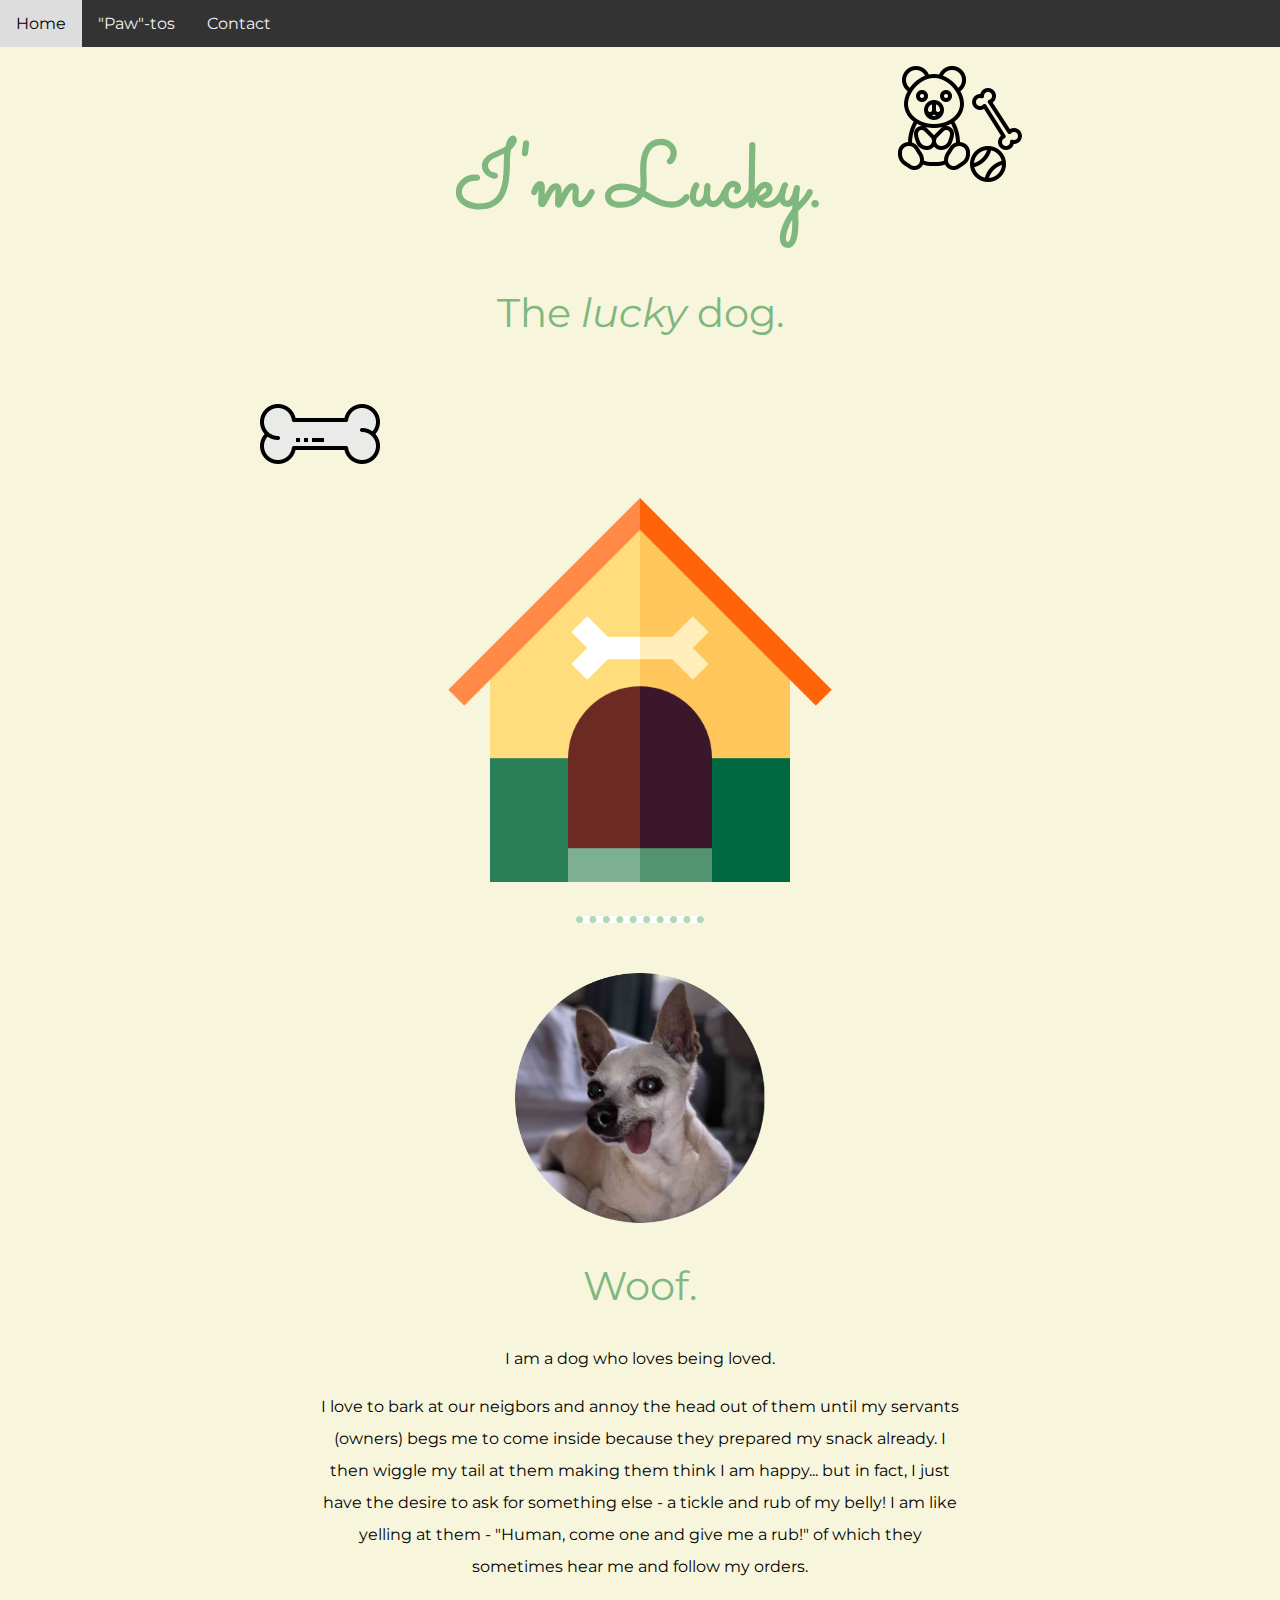
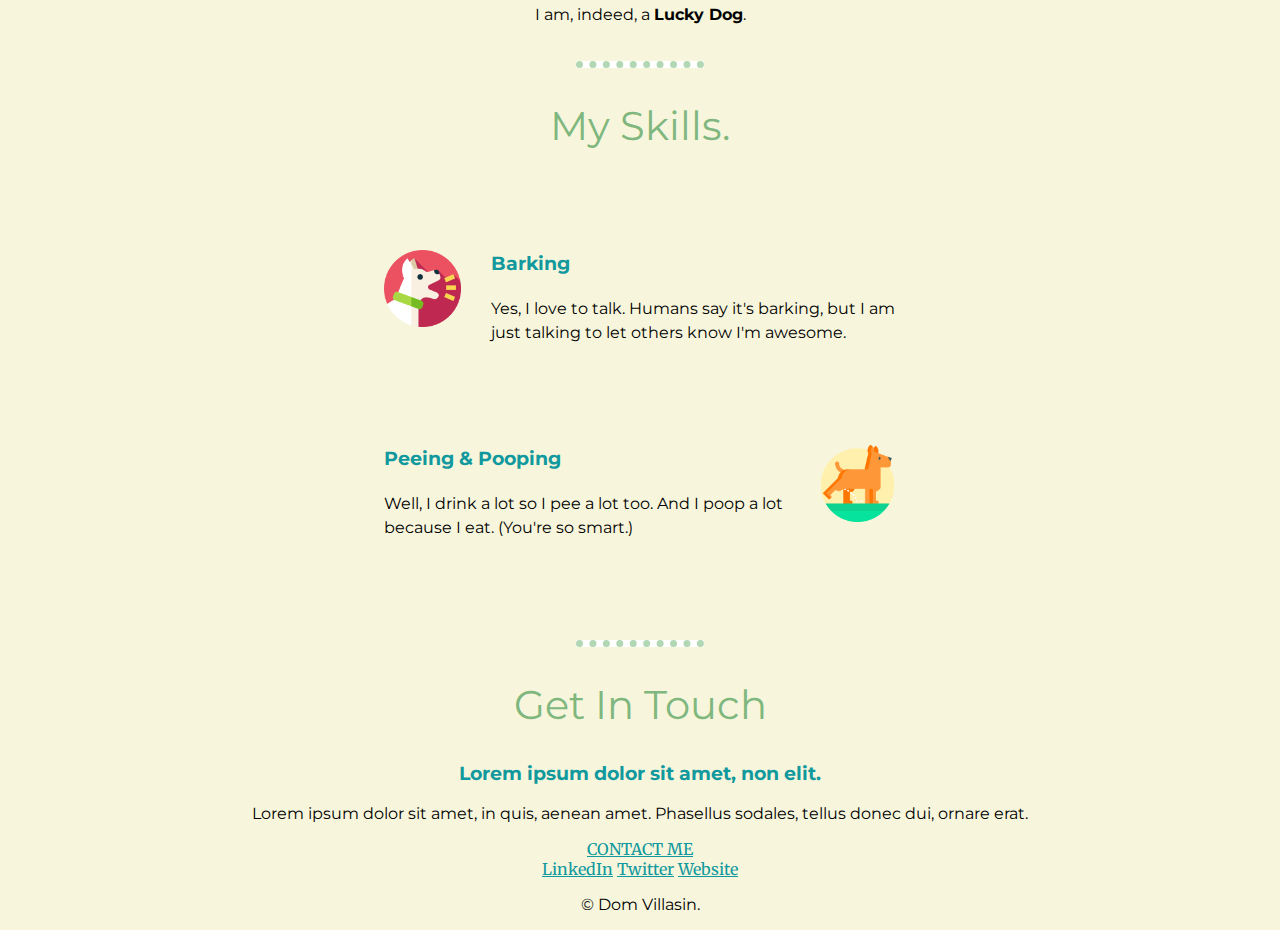
==== index.html @ 99dea377 "updated skills description" ====
<!DOCTYPE html>
<html lang="en">
  <head>
    <meta charset="UTF-8">
    <title>Lucky, The Dog</title>
    <link rel="stylesheet" href="css/styles.css">
    <link rel="icon" href="favicon.ico">
    <link rel="preconnect" href="https://fonts.googleapis.com">
    <link rel="preconnect" href="https://fonts.gstatic.com" crossorigin>
    <link
      href="https://fonts.googleapis.com/css2?family=Merriweather&family=Montserrat&family=Sacramento&display=swap"
      rel="stylesheet">
  </head>
  <body">
    <header class="navbar">
      <a href="#home">Home</a>
      <a href="#news">"Paw"-tos</a>
      <a href="#contact">Contact</a>
    </header>
    <div class="main">

      <div class="top-container">
        <img class="top-dogtoyTeddyBoneBall" src="images/dogtoyTeddyBoneBall.png" alt="dogtoyTeddyBoneBall.png">
        <br>
        <h1 class="h1-title">I'm Lucky.</h1>
        <h2 class="h2-subtitle">The <em>lucky</em> dog.</span></h2>
        <img class="bottom-dogbone" src="images/dogbone.png" alt="dogbone.png">
        <img class="bottom-doghouse" src="images/dog-house.png" alt="dog-house-image">
      </div>
      <hr>
      <div class="middle-container">
        <div class="profile">
          <img class="lucky-profile-image" src="images/luckydog_profilecircle2.png" alt="lucky-profile-image">
          <h2>Woof.</h2>
          <div class="woof-description">
            <p>I am a dog who loves being loved.</p>
            <p>I love to bark at our neigbors and annoy the head out of them until my servants (owners) begs me to come inside because they prepared my snack already. I then wiggle my tail at them making them think I am happy... but in fact, I just have the desire to ask for something else - a tickle and rub of my belly! I am like yelling at them - "Human, come one and give me a rub!" of which they sometimes hear me and follow my orders.</p>
            <p>I am, indeed, a <strong>Lucky Dog</strong>.</p>
          </div>
        </div>
        <hr>
        <div class="skills">
          <h2>My Skills.</h2>
          <div class="skill-row">
            <img class="dogbark-image" src="images/dogbark.png" alt="dogbark-img">
            <h3>Barking</h3>
            <p class="barkingskilldescription">Yes, I love to talk. Humans say it's barking, but I am just talking to let others know I'm awesome.</p>
          </div>
          <div class="skill-row">
            <img class="dogpee-image" src="images/dogpee.png" alt="dogpee-img">
            <h3 style="text-align: left;">Peeing & Pooping</h3>
            <p class="peepoopskilldescription">Well, I drink a lot so I pee a lot too. And I poop a lot because I eat. (You're so smart.)</p>
          </div>
        </div>
        <hr>
        <div class="contact-me">
          <h2>Get In Touch</h2>
          <h3>Lorem ipsum dolor sit amet, non elit.</h3>
          <p>Lorem ipsum dolor sit amet, in quis, aenean amet. Phasellus
            sodales, tellus donec dui, ornare erat.</p>
          <a class="btn" href="mailto:name@email.com">CONTACT ME</a>
        </div>
      </div>

      <div class="bottom-container">
        <a class="footer-link" href="https://www.linkedin.com/">LinkedIn</a>
        <a class="footer-link" href="https://twitter.com/">Twitter</a>
        <a class="footer-link" href="https://www.appbrewery.co/">Website</a>
        <p>© Dom Villasin.</p>
      </div>
    </div>
  </body>
</html>
---- css/styles.css ----
/*********** TAG Selector ***********/
body {
  margin: 0;
  text-align: center;
  font-family: 'Merriweather', serif;
  background-color: #F7F6DC;
}

h1 {
  color: #7FB77E;
  font-family: 'Sacramento', cursive;
  font-size: 5.625rem;
  margin: 0 auto;
  line-height: 1.5;
}

h2{
  color: #7FB77E;
  font-family: 'Montserrat', sans-serif;
  font-size: 2.5rem;
  font-weight: normal;
}

h3 {
  color: #11999E;
  font-family: 'Montserrat', sans-serif;
}

a {
  color: #11999E;
}

p {
  font-family: 'Montserrat', sans-serif;
}

header {
  font-family: 'Montserrat', sans-serif;
}

hr {
  background-color: #fff;
  border: 7px;
  border-color: #B1D7B4;
  border-style: none none dotted;
  margin: 30px auto;
  width: 10%;
}

/*********** CLASS Selector ***********/

/* The navigation bar */
.navbar {
  background-color: #333333;
  position: fixed; /* Set the navbar to fixed position */
  top: 0; /* Position the navbar at the top of the page */
  width: 100%; /* Full width */

}

/* Links inside the navbar */
.navbar a {
  float: left;
  display: block;
  color: #f2f2f2;
  text-align: center;
  padding: 14px 16px;
  text-decoration: none;
}

/* Change background on mouse-over */
.navbar a:hover {
  background: #ddd;
  color: black;
}

/* Main content */
.main {
  margin-top: 50px; /* Add a top margin to avoid content overlay */
}

.top-container {
  background-color: #F7F6DC;
  padding-top: 50px;
}

.lucky-profile-image {
  width: 250px;
}

.top-dogtoyTeddyBoneBall {
  position: absolute;
  right: 20%;
  top: 60px;
  width: 10%;
}

.bottom-dogbone {
  position: absolute;
  left: 20%;
  width: 10%;
}

.bottom-doghouse {
  margin-top: 10%;
  width: 30%;
}




.middle-container {
  /*background-color: #F7F6DC;*/
  margin-top: 50px;
}

.woof-description {
  line-height: 2;
  margin: auto;
  text-align: center;
  width: 50%;
}

.skill-row {
  margin: 100px auto;
  width: 40%;
  text-align: left;
  line-height: 1.5;
}

.dogbark-image {
  width: 15%;
  float:left;
  padding-right: 30px;
}

.barkingskilldescription {
  margin-bottom: 100px;
  text-align: left;
}

.dogpee-image {
  width: 15%;
  float: right;
  padding-left: 30px;
}

.peepoopskilldescription {
  text-align: left;
}

.bottom-container {
  /*background-color: #B1D7B4;*/
}
/*********** ID Selector ***********/
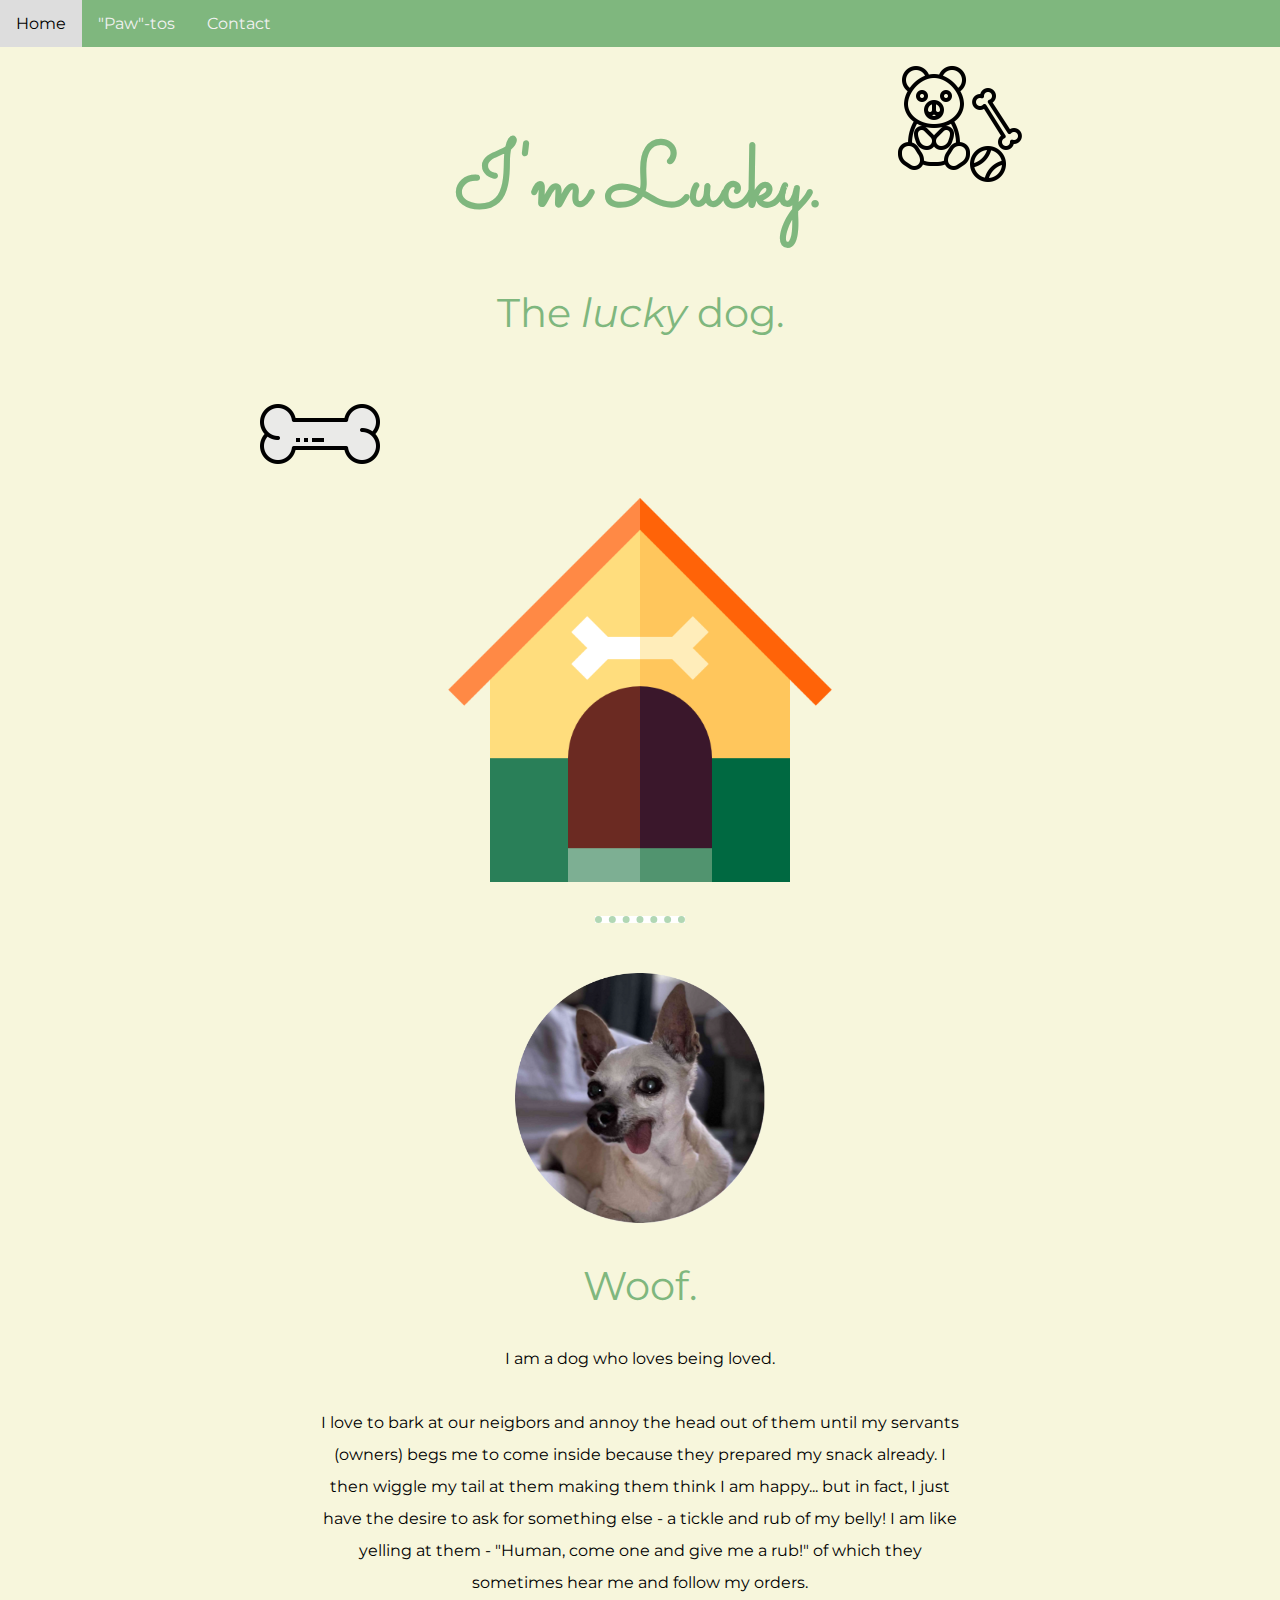
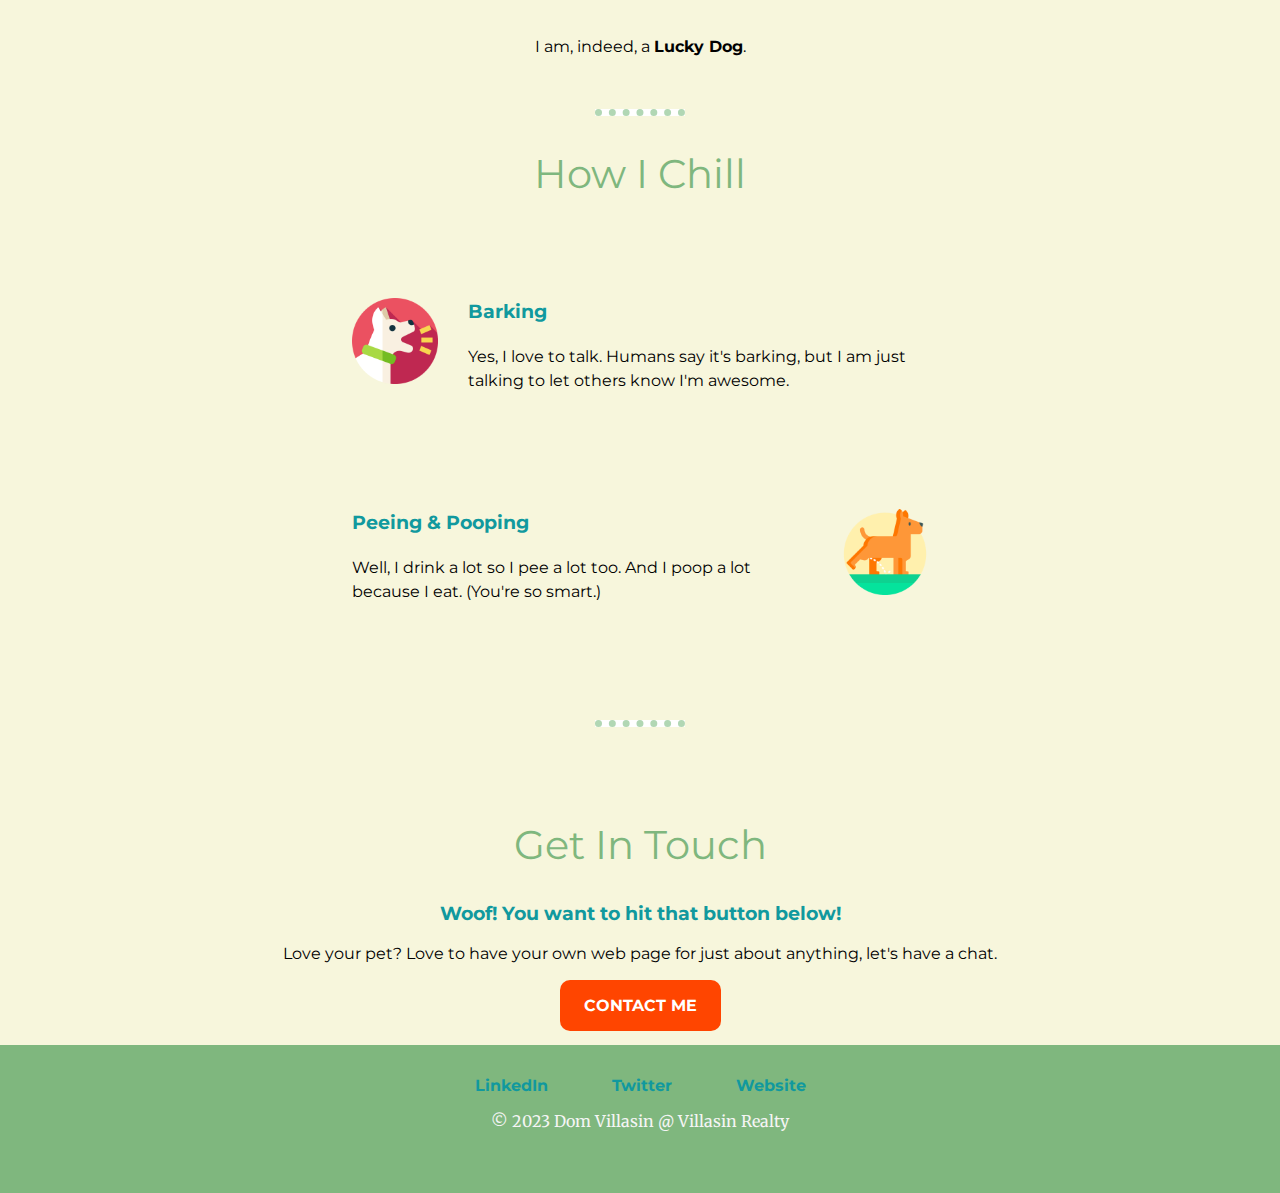
==== commit 1537a82f: "contact me and formatting" ====
--- a/index.html
+++ b/index.html
@@ -40,7 +40,7 @@
         </div>
         <hr>
         <div class="skills">
-          <h2>My Skills.</h2>
+          <h2>How I Chill</h2>
           <div class="skill-row">
             <img class="dogbark-image" src="images/dogbark.png" alt="dogbark-img">
             <h3>Barking</h3>
@@ -55,18 +55,17 @@
         <hr>
         <div class="contact-me">
           <h2>Get In Touch</h2>
-          <h3>Lorem ipsum dolor sit amet, non elit.</h3>
-          <p>Lorem ipsum dolor sit amet, in quis, aenean amet. Phasellus
-            sodales, tellus donec dui, ornare erat.</p>
-          <a class="btn" href="mailto:name@email.com">CONTACT ME</a>
+          <h3>Woof! You want to hit that button below!</h3>
+          <p>Love your pet? Love to have your own web page for just about anything, let's have a chat.</p>
+          <a class="contact-btn" href="mailto:dcvillasin@villasinrealty.com">CONTACT ME</a>
         </div>
       </div>
 
       <div class="bottom-container">
-        <a class="footer-link" href="https://www.linkedin.com/">LinkedIn</a>
-        <a class="footer-link" href="https://twitter.com/">Twitter</a>
-        <a class="footer-link" href="https://www.appbrewery.co/">Website</a>
-        <p>© Dom Villasin.</p>
+        <a class="footer-link" href="https://www.linkedin.com/in/dominicvillasin/" rel="noopener noreferrer" target="_blank">LinkedIn</a>
+        <a class="footer-link" href="https://twitter.com/" rel="noopener noreferrer" target="_blank">Twitter</a>
+        <a class="footer-link" href="https://www.villasinrealty.com/" rel="noopener noreferrer" target="_blank">Website</a>
+        <p class="copyright">© 2023 Dom Villasin @ Villasin Realty</p>
       </div>
     </div>
   </body>
--- a/css/styles.css
+++ b/css/styles.css
@@ -32,6 +32,7 @@
 
 p {
   font-family: 'Montserrat', sans-serif;
+  padding-bottom: 1rem;
 }
 
 header {
@@ -44,14 +45,14 @@
   border-color: #B1D7B4;
   border-style: none none dotted;
   margin: 30px auto;
-  width: 10%;
+  width: 7%;
 }
 
 /*********** CLASS Selector ***********/
 
 /* The navigation bar */
 .navbar {
-  background-color: #333333;
+  background-color: #7FB77E;
   position: fixed; /* Set the navbar to fixed position */
   top: 0; /* Position the navbar at the top of the page */
   width: 100%; /* Full width */
@@ -123,7 +124,7 @@
 
 .skill-row {
   margin: 100px auto;
-  width: 40%;
+  width: 45%;
   text-align: left;
   line-height: 1.5;
 }
@@ -149,7 +150,49 @@
   text-align: left;
 }
 
+.contact-me {
+  padding: 30px 0;
+}
+
+.contact-btn {
+  background-color: orangered;
+  border-radius: 10px;
+  color: white;
+  font-family: 'Montserrat', sans-serif;
+  font-weight: bold;
+  padding: 1em 1.5em;
+  text-decoration: none;
+  text-transform: uppercase;
+}
+
+.contact-btn:hover {
+  background-color: orange;
+}
+
+.contact-btn:active {
+  background-color: black;
+}
+
+.contact-btn:visited {
+  background-color: #ccc;
+}
+
+
 .bottom-container {
-  /*background-color: #B1D7B4;*/
+  padding: 30px 0;
+  background-color: #7FB77E;
+}
+
+
+.footer-link {
+  font-weight: bold;
+  font-family: 'Montserrat', sans-serif;
+  padding: 0 30px;
+  text-decoration: none;
+}
+
+.copyright {
+  color: whitesmoke;
+  font-family: 'Merriweather', serif;
 }
 /*********** ID Selector ***********/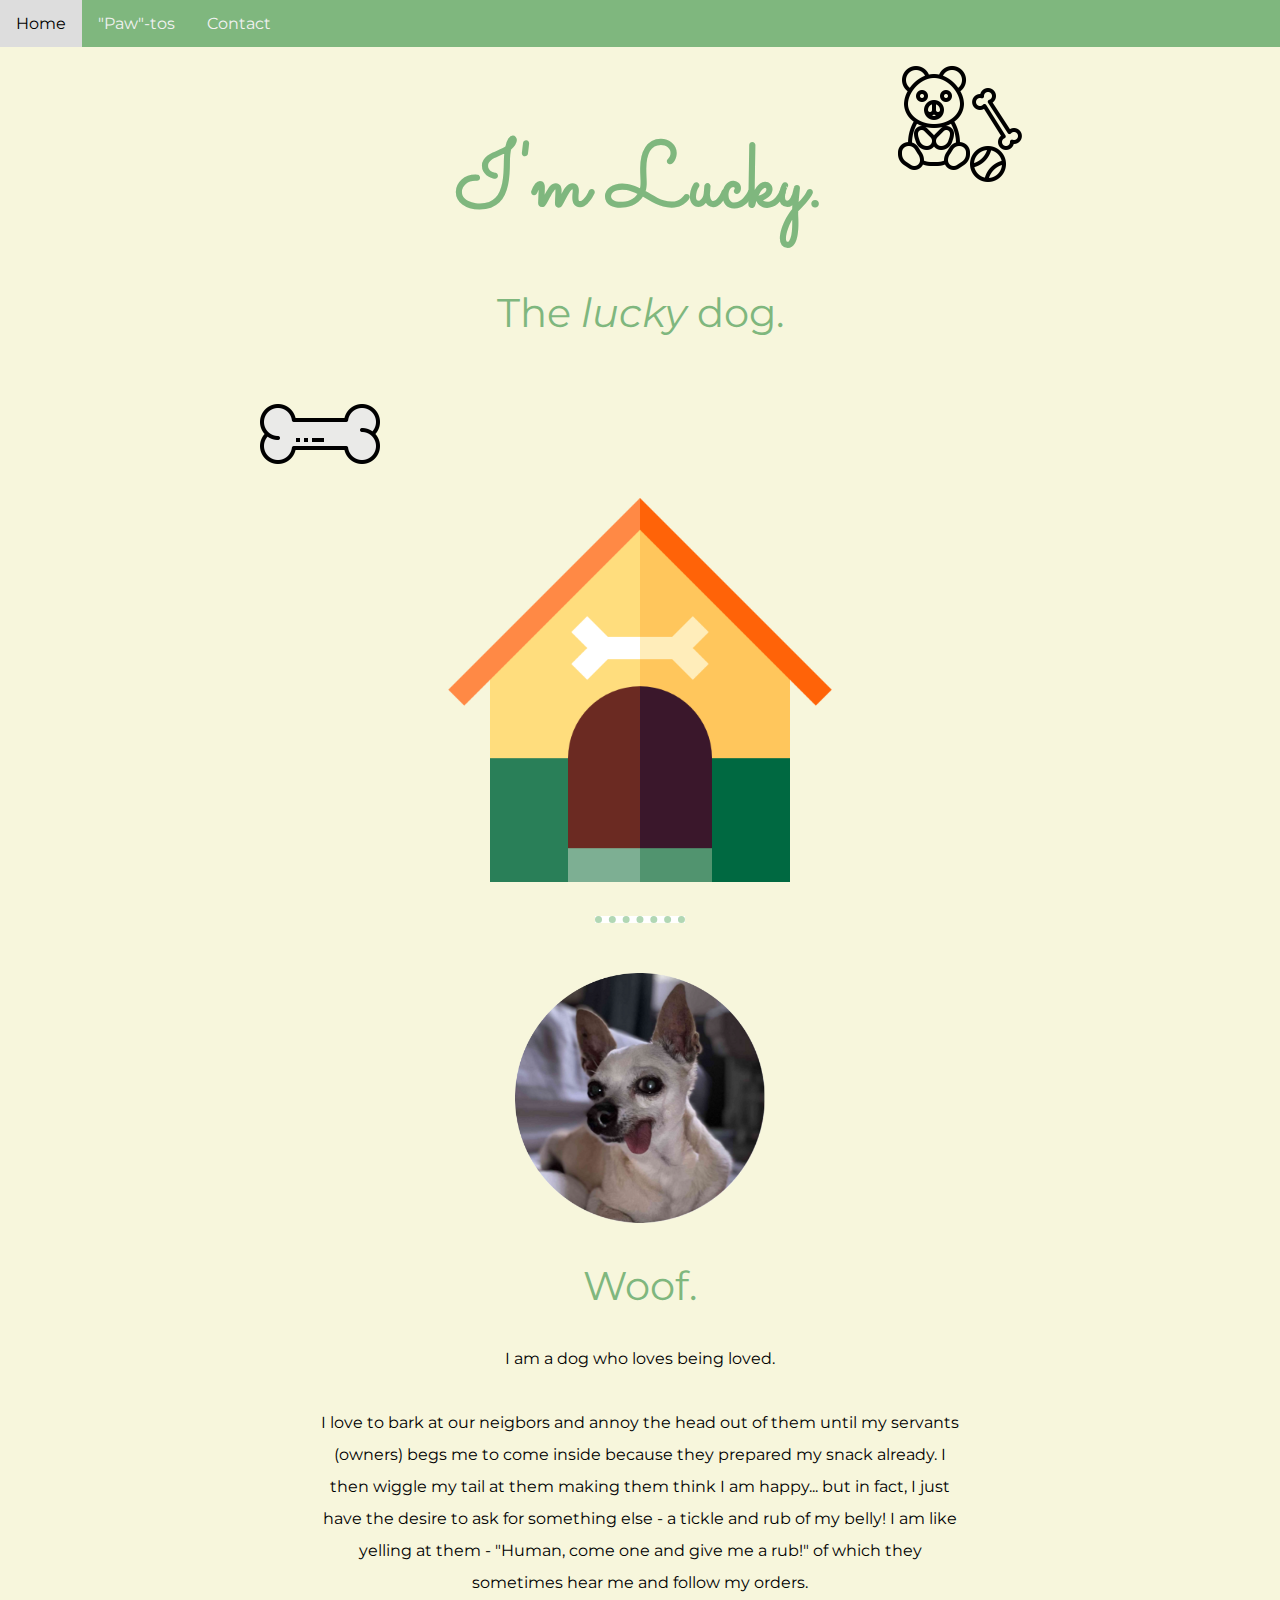
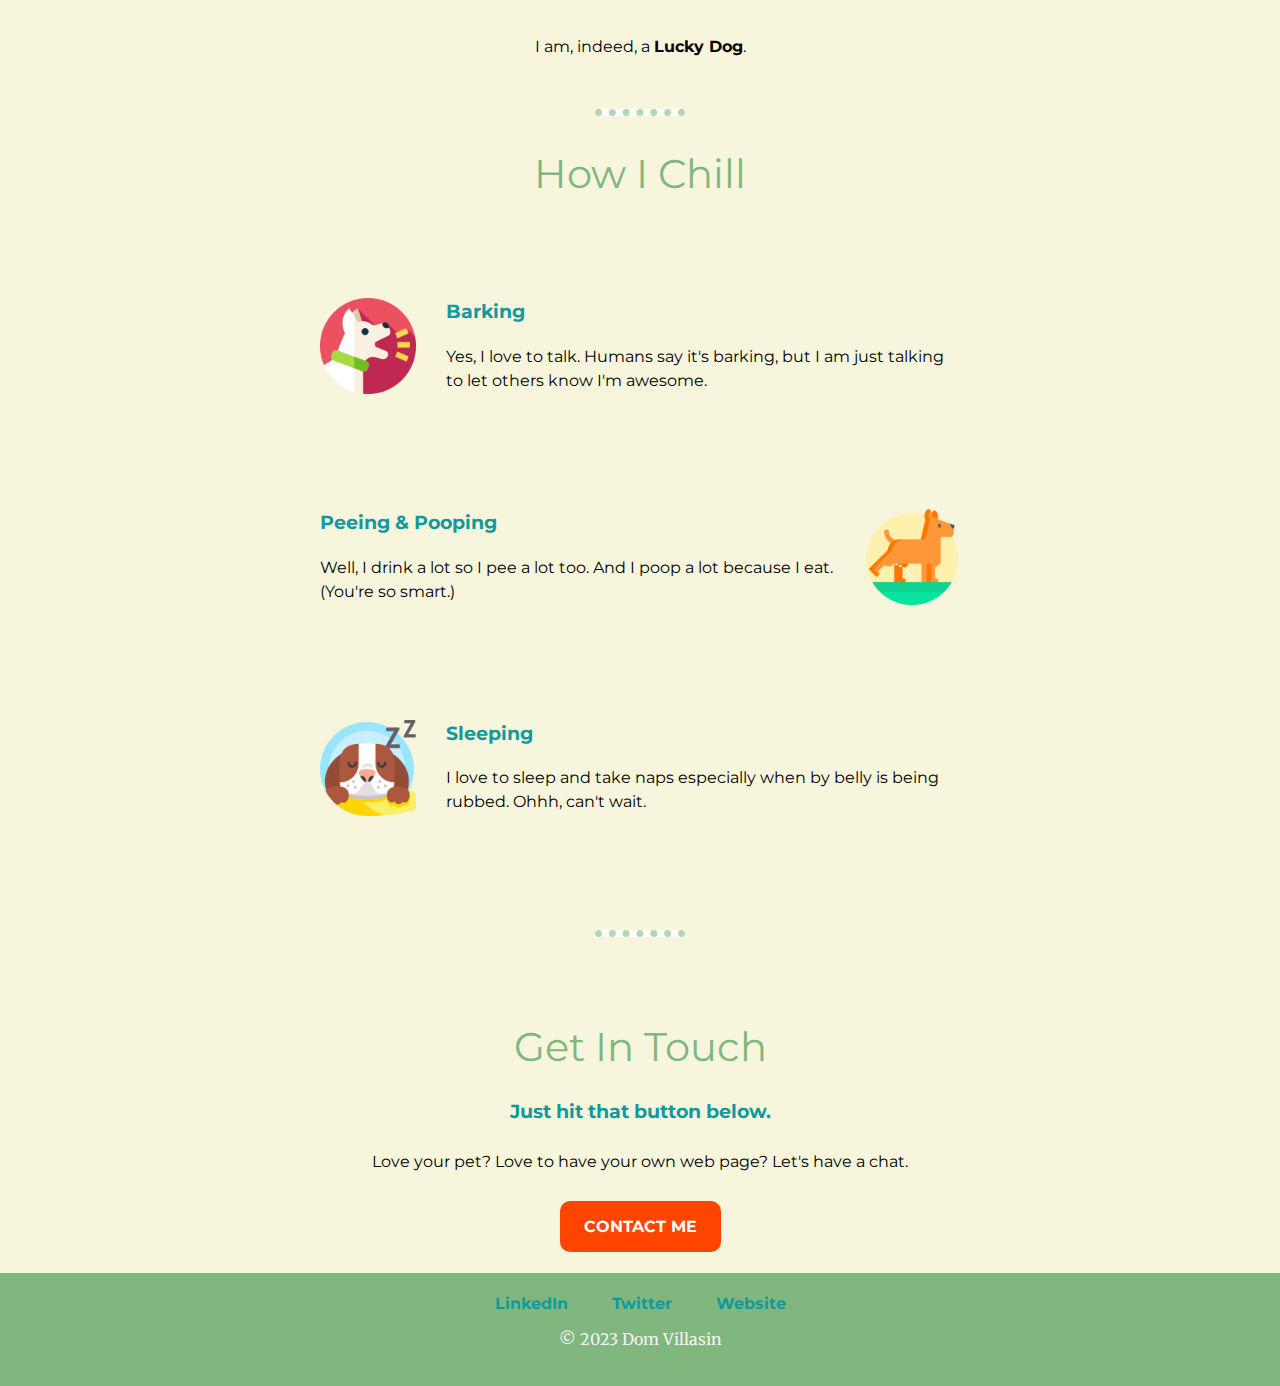
==== commit b6e3661e: "added pawtos and contacts" ====
--- a/index.html
+++ b/index.html
@@ -13,9 +13,9 @@
   </head>
   <body">
     <header class="navbar">
-      <a href="#home">Home</a>
-      <a href="#news">"Paw"-tos</a>
-      <a href="#contact">Contact</a>
+      <a href="index.html">Home</a>
+      <a href="photogallery.html">"Paw"-tos</a>
+      <a href="contact.html">Contact</a>
     </header>
     <div class="main">
 
@@ -51,12 +51,17 @@
             <h3 style="text-align: left;">Peeing & Pooping</h3>
             <p class="peepoopskilldescription">Well, I drink a lot so I pee a lot too. And I poop a lot because I eat. (You're so smart.)</p>
           </div>
+          <div class="skill-row">
+            <img class="dogbark-image" src="images/dogsleep.png" alt="dogsleep-img">
+            <h3 style="text-align: left;">Sleeping</h3>
+            <p class="barkingskilldescription">I love to sleep and take naps especially when by belly is being rubbed. Ohhh, can't wait.</p>
+          </div>
         </div>
         <hr>
         <div class="contact-me">
           <h2>Get In Touch</h2>
-          <h3>Woof! You want to hit that button below!</h3>
-          <p>Love your pet? Love to have your own web page for just about anything, let's have a chat.</p>
+          <h3>Just hit that button below.</h3>
+          <p>Love your pet? Love to have your own web page? Let's have a chat.</p>
           <a class="contact-btn" href="mailto:dcvillasin@villasinrealty.com">CONTACT ME</a>
         </div>
       </div>
@@ -65,7 +70,7 @@
         <a class="footer-link" href="https://www.linkedin.com/in/dominicvillasin/" rel="noopener noreferrer" target="_blank">LinkedIn</a>
         <a class="footer-link" href="https://twitter.com/" rel="noopener noreferrer" target="_blank">Twitter</a>
         <a class="footer-link" href="https://www.villasinrealty.com/" rel="noopener noreferrer" target="_blank">Website</a>
-        <p class="copyright">© 2023 Dom Villasin @ Villasin Realty</p>
+        <p class="copyright">© 2023 Dom Villasin</p>
       </div>
     </div>
   </body>
--- a/css/styles.css
+++ b/css/styles.css
@@ -46,6 +46,13 @@
   border-style: none none dotted;
   margin: 30px auto;
   width: 7%;
+}
+
+ul {
+  line-height: 2;
+  display: table;
+  margin: auto;
+  text-align: left;
 }
 
 /*********** CLASS Selector ***********/
@@ -124,7 +131,7 @@
 
 .skill-row {
   margin: 100px auto;
-  width: 45%;
+  width: 50%;
   text-align: left;
   line-height: 1.5;
 }
@@ -151,7 +158,10 @@
 }
 
 .contact-me {
+  margin: auto;
   padding: 30px 0;
+  width: 50%;
+  line-height: 2rem;
 }
 
 .contact-btn {
@@ -179,7 +189,7 @@
 
 
 .bottom-container {
-  padding: 30px 0;
+  padding: 20px 0 5px 0;
   background-color: #7FB77E;
 }
 
@@ -187,7 +197,7 @@
 .footer-link {
   font-weight: bold;
   font-family: 'Montserrat', sans-serif;
-  padding: 0 30px;
+  padding: 0 20px;
   text-decoration: none;
 }
 
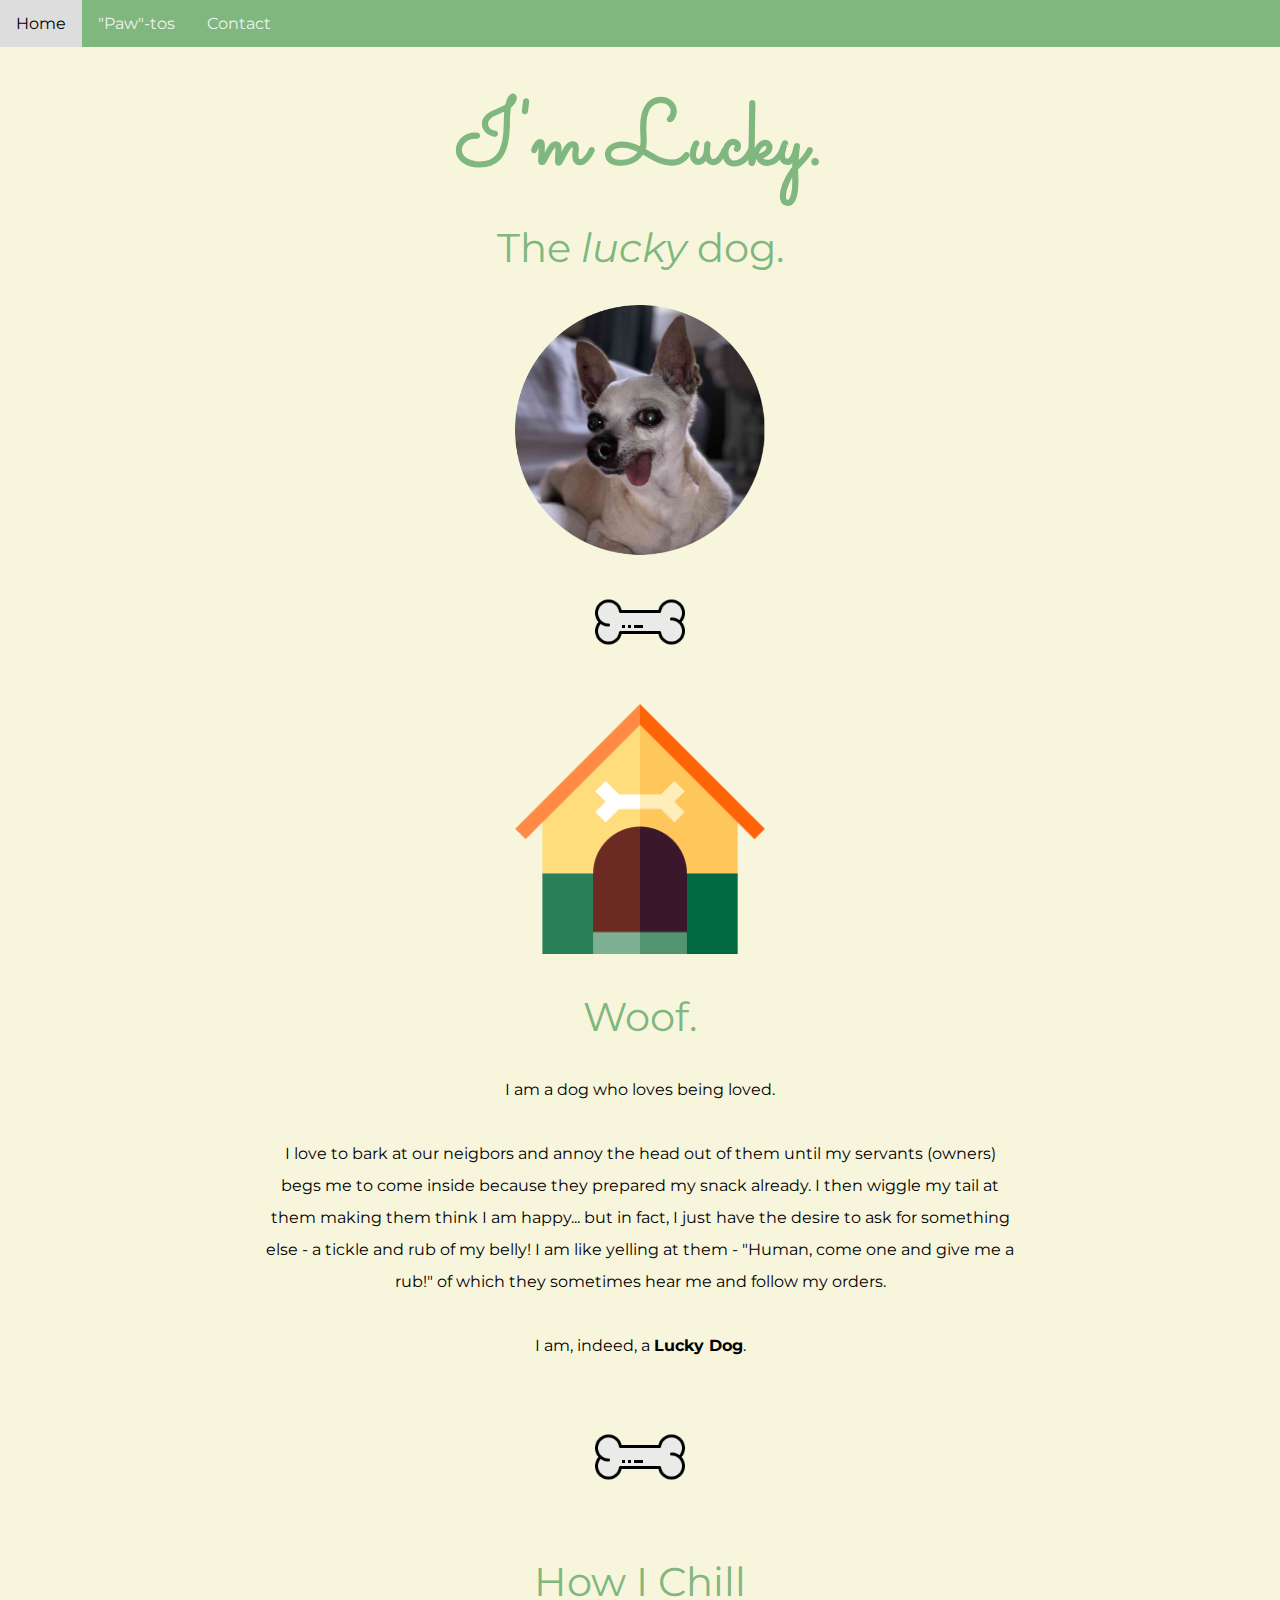
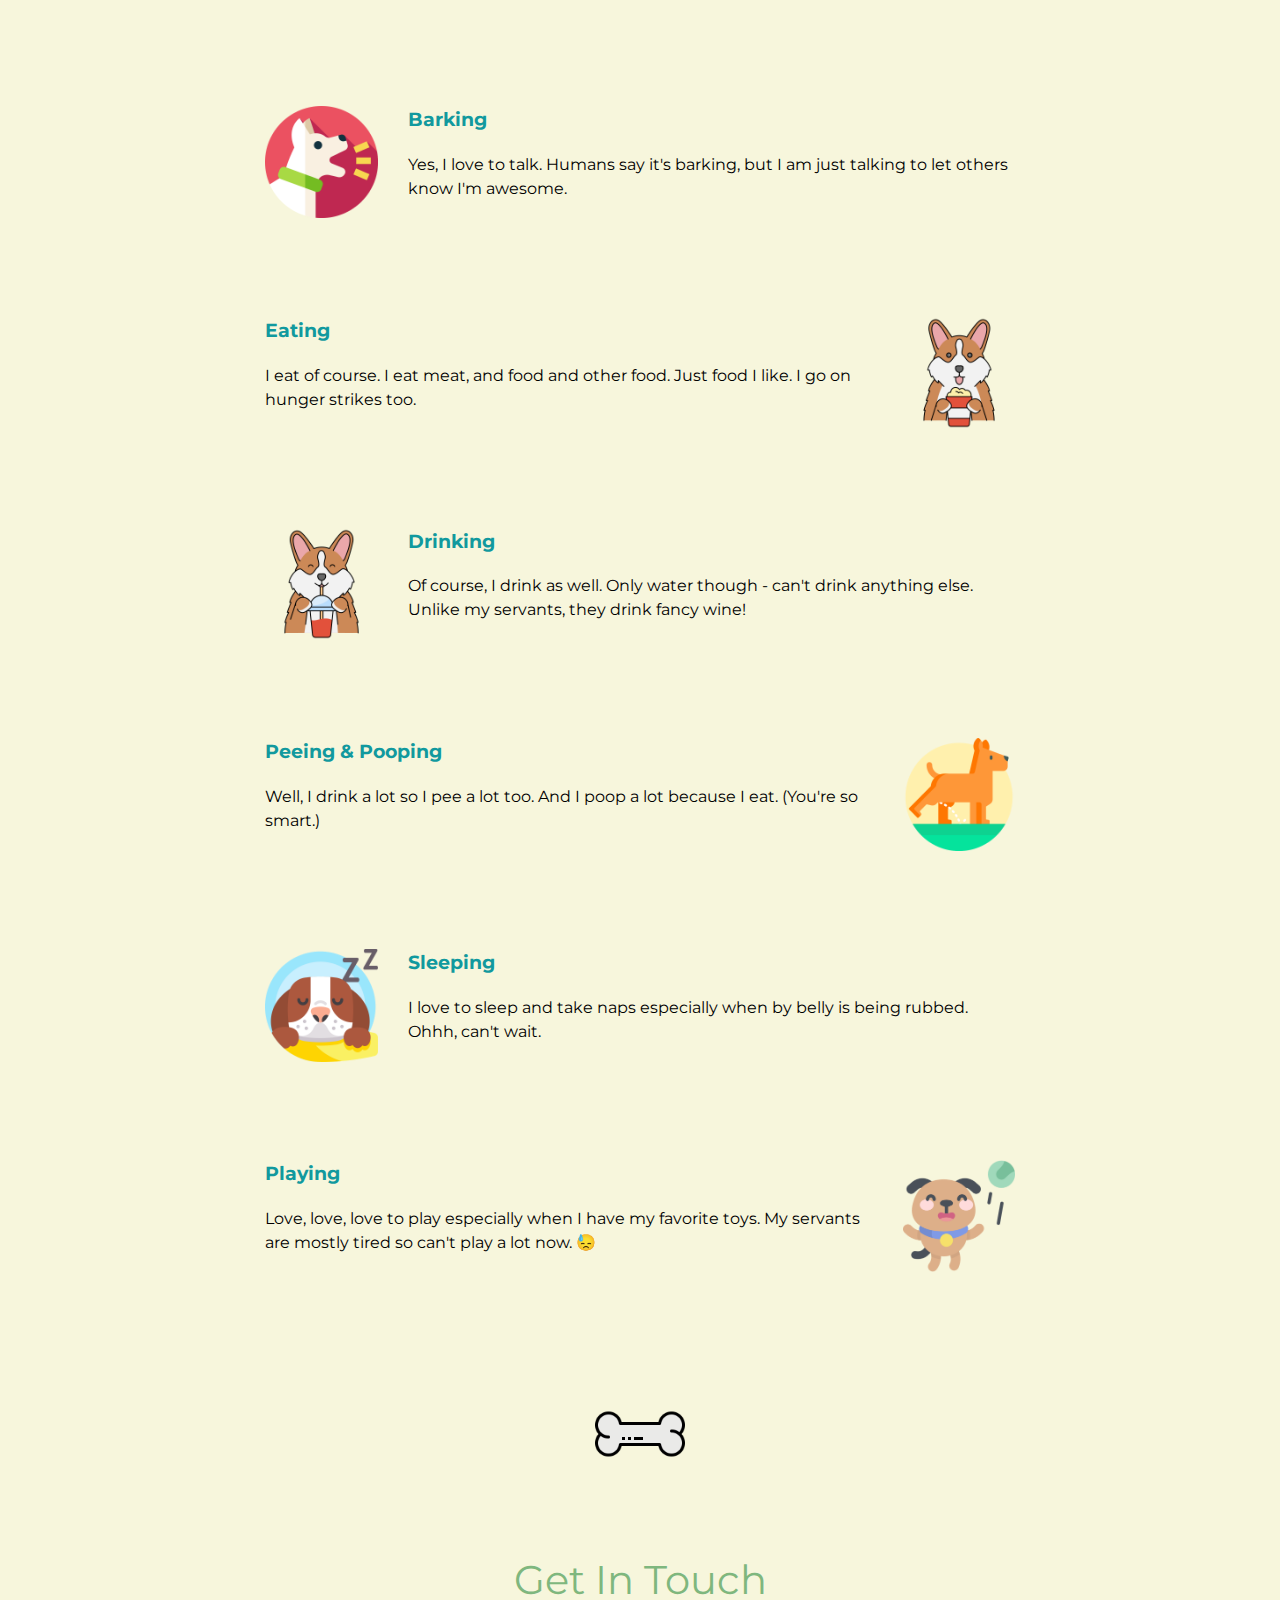
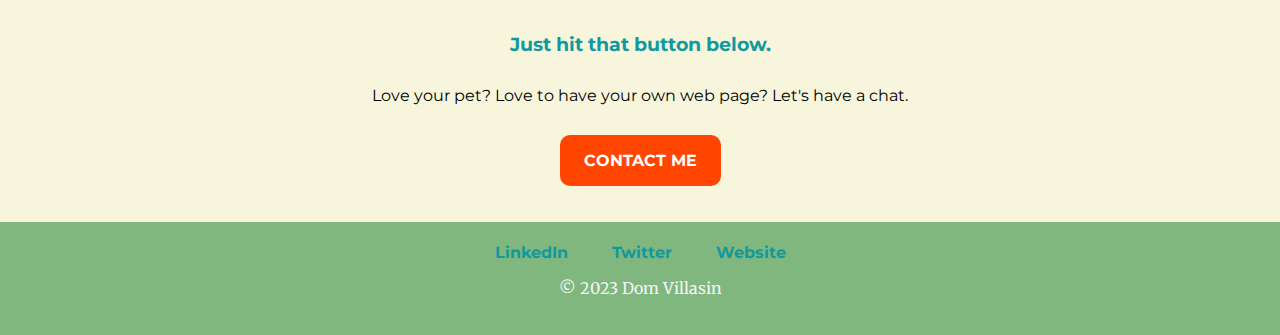
==== commit e86e11e5: "added chill dink eating play and some more format" ====
--- a/index.html
+++ b/index.html
@@ -20,17 +20,20 @@
     <div class="main">
 
       <div class="top-container">
-        <img class="top-dogtoyTeddyBoneBall" src="images/dogtoyTeddyBoneBall.png" alt="dogtoyTeddyBoneBall.png">
-        <br>
+        <!-- <img class="top-dogtoyTeddyBoneBall" src="images/dogtoyTeddyBoneBall.png" alt="dogtoyTeddyBoneBall.png">
+        <br> -->
         <h1 class="h1-title">I'm Lucky.</h1>
         <h2 class="h2-subtitle">The <em>lucky</em> dog.</span></h2>
-        <img class="bottom-dogbone" src="images/dogbone.png" alt="dogbone.png">
-        <img class="bottom-doghouse" src="images/dog-house.png" alt="dog-house-image">
+        <!-- <img class="bottom-dogbone" src="images/dogbone.png" alt="dogbone.png"> -->
+        <img class="lucky-profile-image" src="images/luckydog_profilecircle2.png" alt="lucky-profile-image">
+        <!-- <img class="bottom-doghouse" src="images/dog-house.png" alt="dog-house-image"> -->
       </div>
-      <hr>
-      <div class="middle-container">
+      <!-- <hr> -->
+        <img class="dogbone-separator" src="images/dogbone.png" alt="dogbone.png">
+        <div class="middle-container">
         <div class="profile">
-          <img class="lucky-profile-image" src="images/luckydog_profilecircle2.png" alt="lucky-profile-image">
+          <!-- <img class="lucky-profile-image" src="images/luckydog_profilecircle2.png" alt="lucky-profile-image"> -->
+          <img class="bottom-doghouse" src="images/dog-house.png" alt="dog-house-image">
           <h2>Woof.</h2>
           <div class="woof-description">
             <p>I am a dog who loves being loved.</p>
@@ -38,26 +41,43 @@
             <p>I am, indeed, a <strong>Lucky Dog</strong>.</p>
           </div>
         </div>
-        <hr>
+        <!-- <hr> -->
+        <img class="dogbone-separator" src="images/dogbone.png" alt="dogbone.png">
         <div class="skills">
           <h2>How I Chill</h2>
           <div class="skill-row">
-            <img class="dogbark-image" src="images/dogbark.png" alt="dogbark-img">
+            <img class="skillrowimageLeftAligned" src="images/dogbark.png" alt="dogbark-img">
             <h3>Barking</h3>
-            <p class="barkingskilldescription">Yes, I love to talk. Humans say it's barking, but I am just talking to let others know I'm awesome.</p>
+            <p class="skillrowdescriptionLeftAligned">Yes, I love to talk. Humans say it's barking, but I am just talking to let others know I'm awesome.</p>
           </div>
           <div class="skill-row">
-            <img class="dogpee-image" src="images/dogpee.png" alt="dogpee-img">
-            <h3 style="text-align: left;">Peeing & Pooping</h3>
-            <p class="peepoopskilldescription">Well, I drink a lot so I pee a lot too. And I poop a lot because I eat. (You're so smart.)</p>
+            <img class="skillrowimageRightAligned" src="images/dogeating.png" alt="dogeating-img">
+            <h3 style="text-align: left;">Eating</h3>
+            <p class="skillrowdescriptionRightAligned">I eat of course. I eat meat, and food and other food. Just food I like. I go on hunger strikes too.</p>
           </div>
           <div class="skill-row">
-            <img class="dogbark-image" src="images/dogsleep.png" alt="dogsleep-img">
+            <img class="skillrowimageLeftAligned" src="images/dogdrink.png" alt="dogdrink-img">
+            <h3 style="text-align: left;">Drinking</h3>
+            <p class="skillrowdescriptionLeftAligned">Of course, I drink as well. Only water though - can't drink anything else. Unlike my servants, they drink fancy wine!</p>
+          </div>
+          <div class="skill-row">
+            <img class="skillrowimageRightAligned" src="images/dogpee.png" alt="dogpee-img">
+            <h3 style="text-align: left;">Peeing & Pooping</h3>
+            <p class="skillrowdescriptionRightAligned">Well, I drink a lot so I pee a lot too. And I poop a lot because I eat. (You're so smart.)</p>
+          </div>
+          <div class="skill-row">
+            <img class="skillrowimageLeftAligned" src="images/dogsleep.png" alt="dogsleep-img">
             <h3 style="text-align: left;">Sleeping</h3>
-            <p class="barkingskilldescription">I love to sleep and take naps especially when by belly is being rubbed. Ohhh, can't wait.</p>
+            <p class="skillrowdescriptionLeftAligned">I love to sleep and take naps especially when by belly is being rubbed. Ohhh, can't wait.</p>
+          </div>
+          <div class="skill-row">
+            <img class="skillrowimageRightAligned" src="images/dogplay.png" alt="dogplay-img">
+            <h3 style="text-align: left;">Playing</h3>
+            <p class="skillrowdescriptionRightAligned">Love, love, love to play especially when I have my favorite toys. My servants are mostly tired so can't play a lot now. 😓</p>
           </div>
         </div>
-        <hr>
+        <!-- <hr> -->
+        <img class="dogbone-separator" src="images/dogbone.png" alt="dogbone.png">
         <div class="contact-me">
           <h2>Get In Touch</h2>
           <h3>Just hit that button below.</h3>
--- a/css/styles.css
+++ b/css/styles.css
@@ -11,7 +11,7 @@
   font-family: 'Sacramento', cursive;
   font-size: 5.625rem;
   margin: 0 auto;
-  line-height: 1.5;
+  line-height: 1;
 }
 
 h2{
@@ -44,7 +44,7 @@
   border: 7px;
   border-color: #B1D7B4;
   border-style: none none dotted;
-  margin: 30px auto;
+  margin: 40px auto;
   width: 7%;
 }
 
@@ -87,6 +87,12 @@
   margin-top: 50px; /* Add a top margin to avoid content overlay */
 }
 
+.dogbone-separator {
+  width: 6rem;
+  padding: 15px 0;
+}
+
+/* Main > Top Container */
 .top-container {
   background-color: #F7F6DC;
   padding-top: 50px;
@@ -96,71 +102,70 @@
   width: 250px;
 }
 
-.top-dogtoyTeddyBoneBall {
+/* .top-dogtoyTeddyBoneBall {
   position: absolute;
   right: 20%;
   top: 60px;
   width: 10%;
-}
-
-.bottom-dogbone {
+} */
+
+/* .bottom-dogbone {
   position: absolute;
   left: 20%;
   width: 10%;
-}
+} */
 
 .bottom-doghouse {
-  margin-top: 10%;
-  width: 30%;
-}
-
-
-
-
+  /* margin-top: 10%; */
+  width: 20%;
+}
+
+
+
+/* Main > Middle Container */
 .middle-container {
-  /*background-color: #F7F6DC;*/
-  margin-top: 50px;
+  margin: 15px;
 }
 
 .woof-description {
   line-height: 2;
   margin: auto;
   text-align: center;
-  width: 50%;
+  width: 60%;
 }
 
 .skill-row {
   margin: 100px auto;
-  width: 50%;
+  width: 60%;
   text-align: left;
   line-height: 1.5;
 }
 
-.dogbark-image {
+.skillrowimageLeftAligned {
   width: 15%;
   float:left;
   padding-right: 30px;
 }
 
-.barkingskilldescription {
-  margin-bottom: 100px;
-  text-align: left;
-}
-
-.dogpee-image {
+.skillrowdescriptionLeftAligned {
+  margin-bottom: 60px;
+  text-align: left;
+}
+
+.skillrowimageRightAligned {
   width: 15%;
   float: right;
   padding-left: 30px;
 }
 
-.peepoopskilldescription {
+.skillrowdescriptionRightAligned {
   text-align: left;
 }
 
 .contact-me {
   margin: auto;
   padding: 30px 0;
-  width: 50%;
+  width: 60%;
   line-height: 2rem;
 }
 
@@ -187,13 +192,14 @@
   background-color: #ccc;
 }
 
-
+/* Main > Bottom Container */
 .bottom-container {
   padding: 20px 0 5px 0;
   background-color: #7FB77E;
 }
 
 
+/* Footer */
 .footer-link {
   font-weight: bold;
   font-family: 'Montserrat', sans-serif;
@@ -205,4 +211,5 @@
   color: whitesmoke;
   font-family: 'Merriweather', serif;
 }
+
 /*********** ID Selector ***********/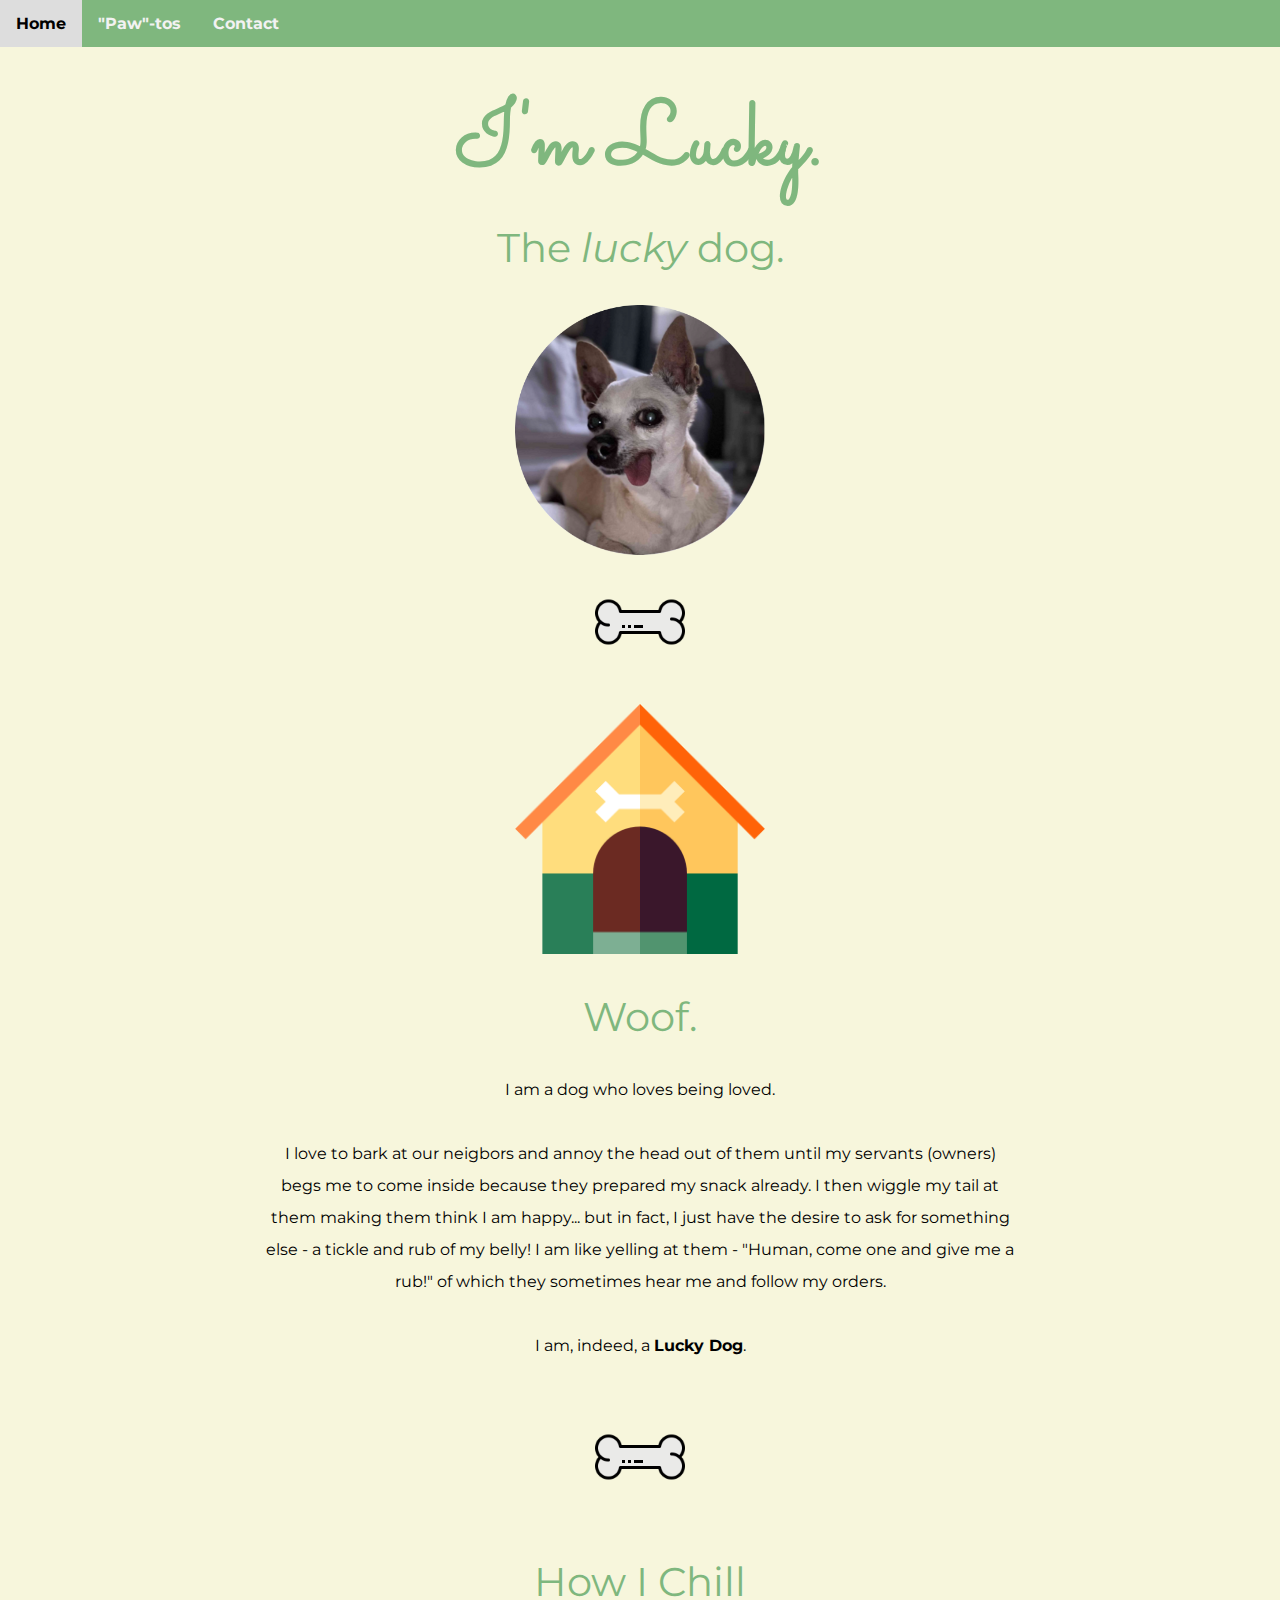
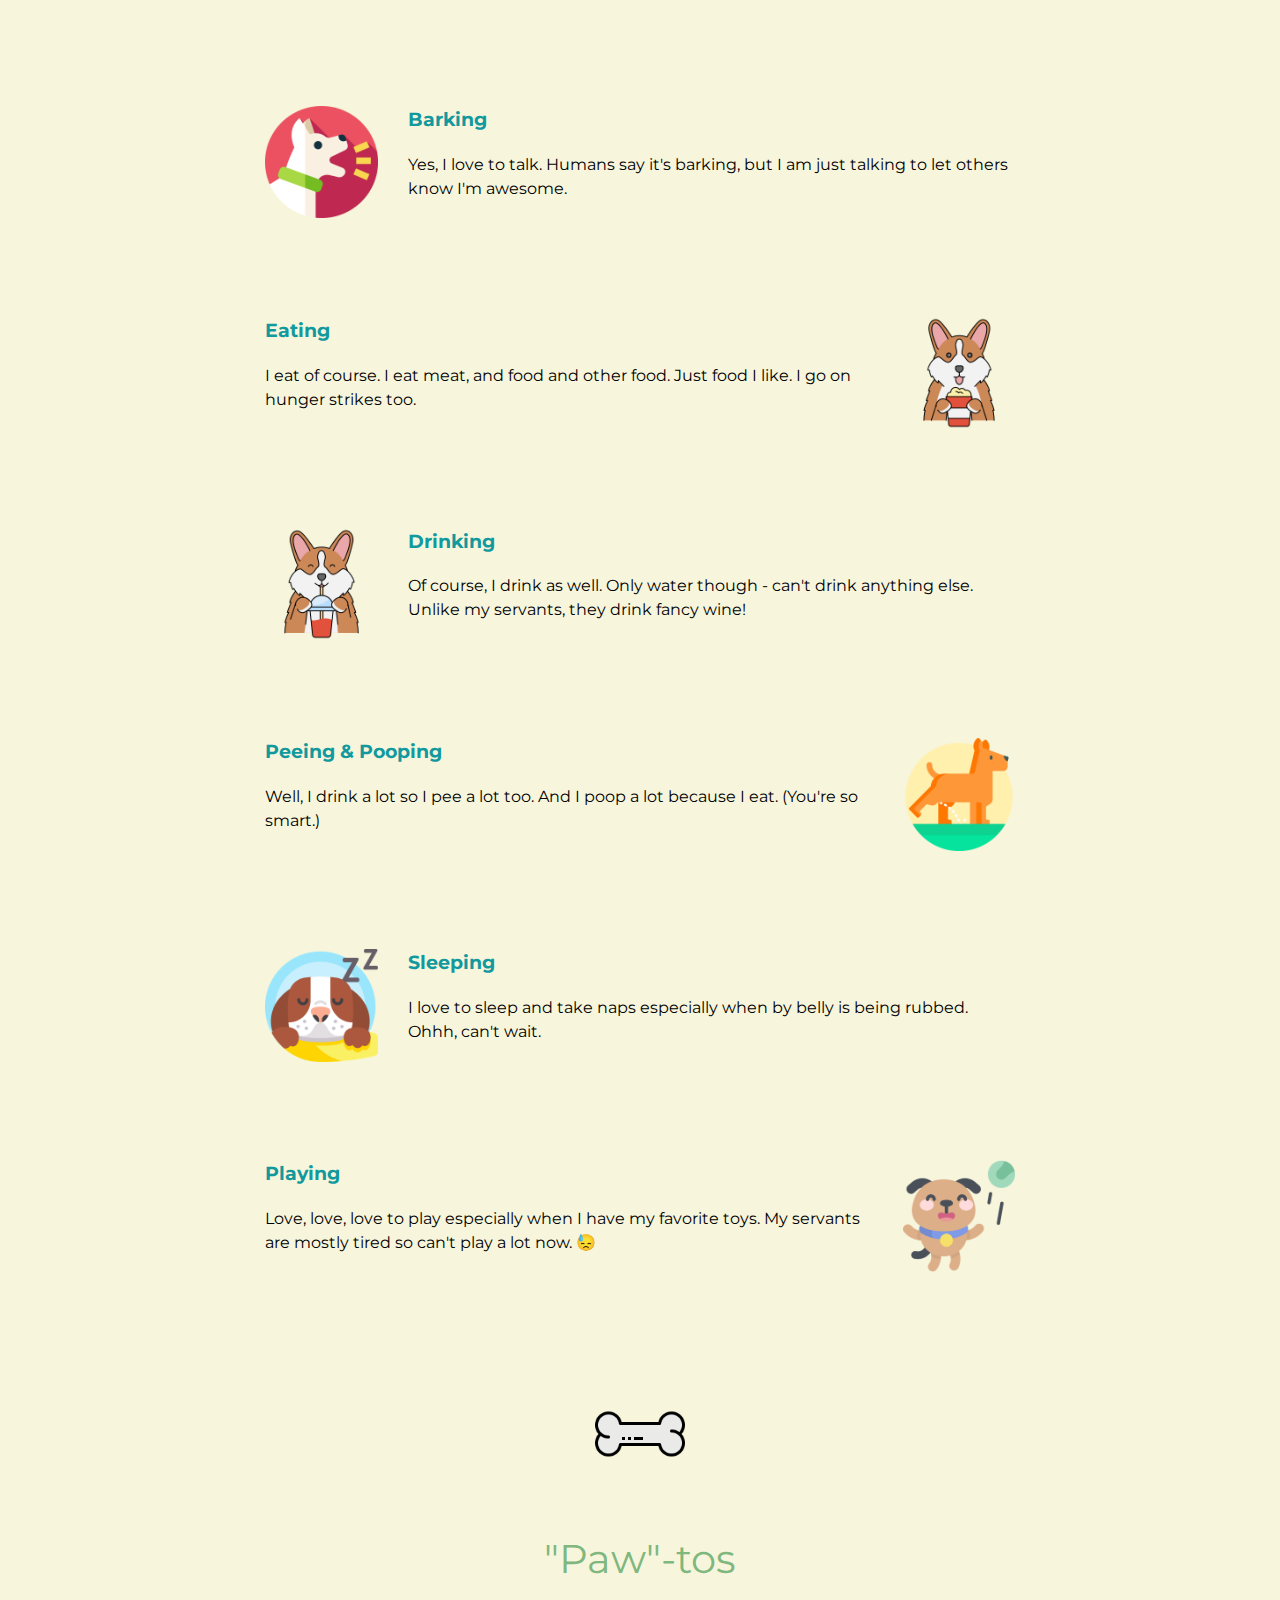
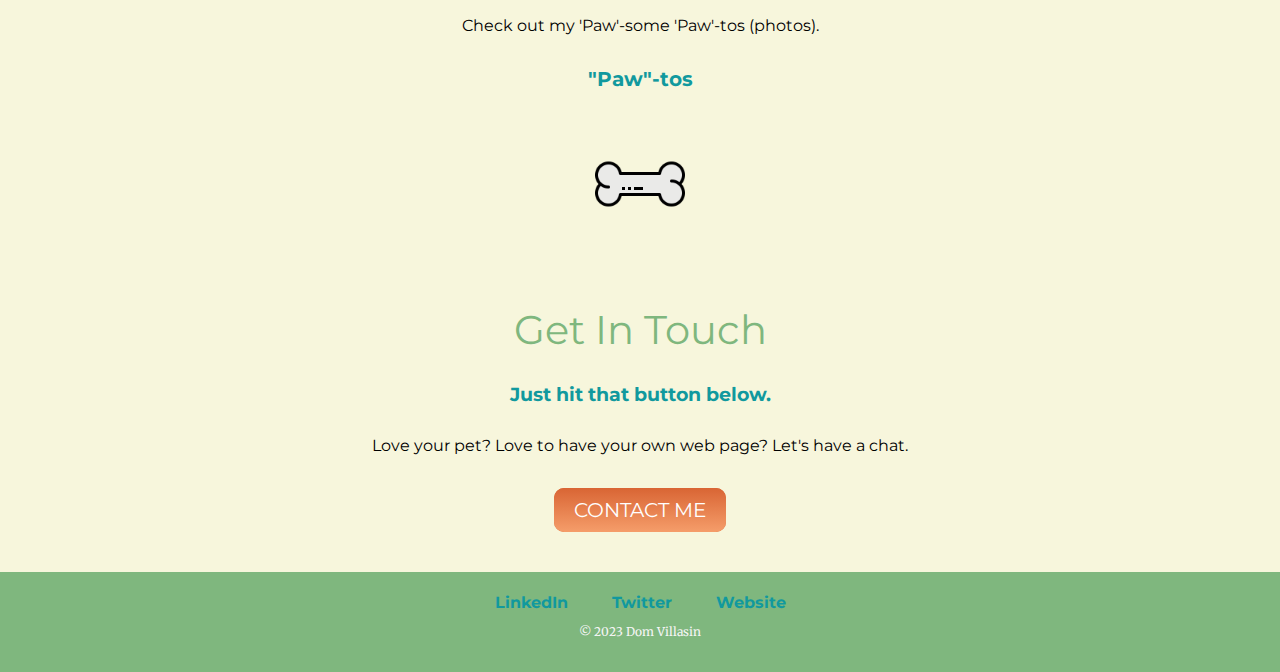
==== commit 2d9bc5b0: "added pawtos in home" ====
--- a/index.html
+++ b/index.html
@@ -76,6 +76,12 @@
             <p class="skillrowdescriptionRightAligned">Love, love, love to play especially when I have my favorite toys. My servants are mostly tired so can't play a lot now. 😓</p>
           </div>
         </div>
+        <img class="dogbone-separator" src="images/dogbone.png" alt="dogbone.png">
+        <div class="photos">
+          <h2>"Paw"-tos</h2>
+          <p >Check out my 'Paw'-some 'Paw'-tos (photos).</p>
+          <a class="photos-link" href="photogallery.html">"Paw"-tos</a>
+        </div>
         <!-- <hr> -->
         <img class="dogbone-separator" src="images/dogbone.png" alt="dogbone.png">
         <div class="contact-me">
--- a/css/styles.css
+++ b/css/styles.css
@@ -14,7 +14,7 @@
   line-height: 1;
 }
 
-h2{
+h2 {
   color: #7FB77E;
   font-family: 'Montserrat', sans-serif;
   font-size: 2.5rem;
@@ -28,6 +28,10 @@
 
 a {
   color: #11999E;
+}
+
+a:hover {
+  color: whitesmoke;
 }
 
 p {
@@ -49,10 +53,17 @@
 }
 
 ul {
+  display: table;
+  font-family: 'Montserrat', sans-serif;
   line-height: 2;
-  display: table;
-  margin: auto;
-  text-align: left;
+  margin: auto;
+  text-align: left;
+}
+
+form {
+  font-family: 'Montserrat', sans-serif;
+  line-height: 2;
+  padding: 10px 0 30px 0;
 }
 
 /*********** CLASS Selector ***********/
@@ -60,9 +71,13 @@
 /* The navigation bar */
 .navbar {
   background-color: #7FB77E;
-  position: fixed; /* Set the navbar to fixed position */
-  top: 0; /* Position the navbar at the top of the page */
-  width: 100%; /* Full width */
+  font-weight: bold;
+  position: fixed;
+  /* Set the navbar to fixed position */
+  top: 0;
+  /* Position the navbar at the top of the page */
+  width: 100%;
+  /* Full width */
 
 }
 
@@ -84,7 +99,8 @@
 
 /* Main content */
 .main {
-  margin-top: 50px; /* Add a top margin to avoid content overlay */
+  margin-top: 50px;
+  /* Add a top margin to avoid content overlay */
 }
 
 .dogbone-separator {
@@ -143,7 +159,7 @@
 
 .skillrowimageLeftAligned {
   width: 15%;
-  float:left;
+  float: left;
   padding-right: 30px;
 }
 
@@ -162,6 +178,42 @@
   text-align: left;
 }
 
+.photos {
+  margin: auto;
+  text-align: center;
+  padding-bottom: 30px;
+}
+
+.photos-link {
+  -webkit-border-radius: 10;
+  -moz-border-radius: 10;
+  border-radius: 10px;
+  border-style: none;
+  font-family: 'Montserrat', sans-serif;
+  font-size: 20px;
+  font-weight: bold;
+  padding: 10px 20px 10px 20px;
+  text-decoration: none;
+}
+
+.photos-link:hover {
+  background: #fcb93c;
+  background-image: -webkit-linear-gradient(top, #fcb93c, #fca400);
+  background-image: -moz-linear-gradient(top, #fcb93c, #fca400);
+  background-image: -ms-linear-gradient(top, #fcb93c, #fca400);
+  background-image: -o-linear-gradient(top, #fcb93c, #fca400);
+  background-image: linear-gradient(to bottom, #fcb93c, #fca400);
+  -webkit-border-radius: 10;
+  -moz-border-radius: 10;
+  border-radius: 10px;
+  border-style: none;
+  font-family: 'Montserrat', sans-serif;
+  color: #ffffff;
+  font-size: 20px;
+  padding: 10px 20px 10px 20px;
+  text-decoration: none;
+}
+
 .contact-me {
   margin: auto;
   padding: 30px 0;
@@ -169,28 +221,40 @@
   line-height: 2rem;
 }
 
+
 .contact-btn {
-  background-color: orangered;
+  background: #d96534;
+  background-image: -webkit-linear-gradient(top, #d96534, #f59d6a);
+  background-image: -moz-linear-gradient(top, #d96534, #f59d6a);
+  background-image: -ms-linear-gradient(top, #d96534, #f59d6a);
+  background-image: -o-linear-gradient(top, #d96534, #f59d6a);
+  background-image: linear-gradient(to bottom, #d96534, #f59d6a);
+  -webkit-border-radius: 10;
+  -moz-border-radius: 10;
   border-radius: 10px;
-  color: white;
-  font-family: 'Montserrat', sans-serif;
-  font-weight: bold;
-  padding: 1em 1.5em;
-  text-decoration: none;
-  text-transform: uppercase;
+  border-style: none;
+  font-family: 'Montserrat', sans-serif;
+  color: #ffffff;
+  font-size: 20px;
+  padding: 10px 20px 10px 20px;
+  text-decoration: none;
 }
 
 .contact-btn:hover {
-  background-color: orange;
-}
-
-.contact-btn:active {
-  background-color: black;
-}
-
-.contact-btn:visited {
-  background-color: #ccc;
-}
+  background: #fcb93c;
+  background-image: -webkit-linear-gradient(top, #fcb93c, #fca400);
+  background-image: -moz-linear-gradient(top, #fcb93c, #fca400);
+  background-image: -ms-linear-gradient(top, #fcb93c, #fca400);
+  background-image: -o-linear-gradient(top, #fcb93c, #fca400);
+  background-image: linear-gradient(to bottom, #fcb93c, #fca400);
+  text-decoration: none;
+}
+
+
+.justkidding {
+  font-size: smaller;
+}
+
 
 /* Main > Bottom Container */
 .bottom-container {
@@ -210,6 +274,7 @@
 .copyright {
   color: whitesmoke;
   font-family: 'Merriweather', serif;
+  font-size: 0.75rem;
 }
 
 /*********** ID Selector ***********/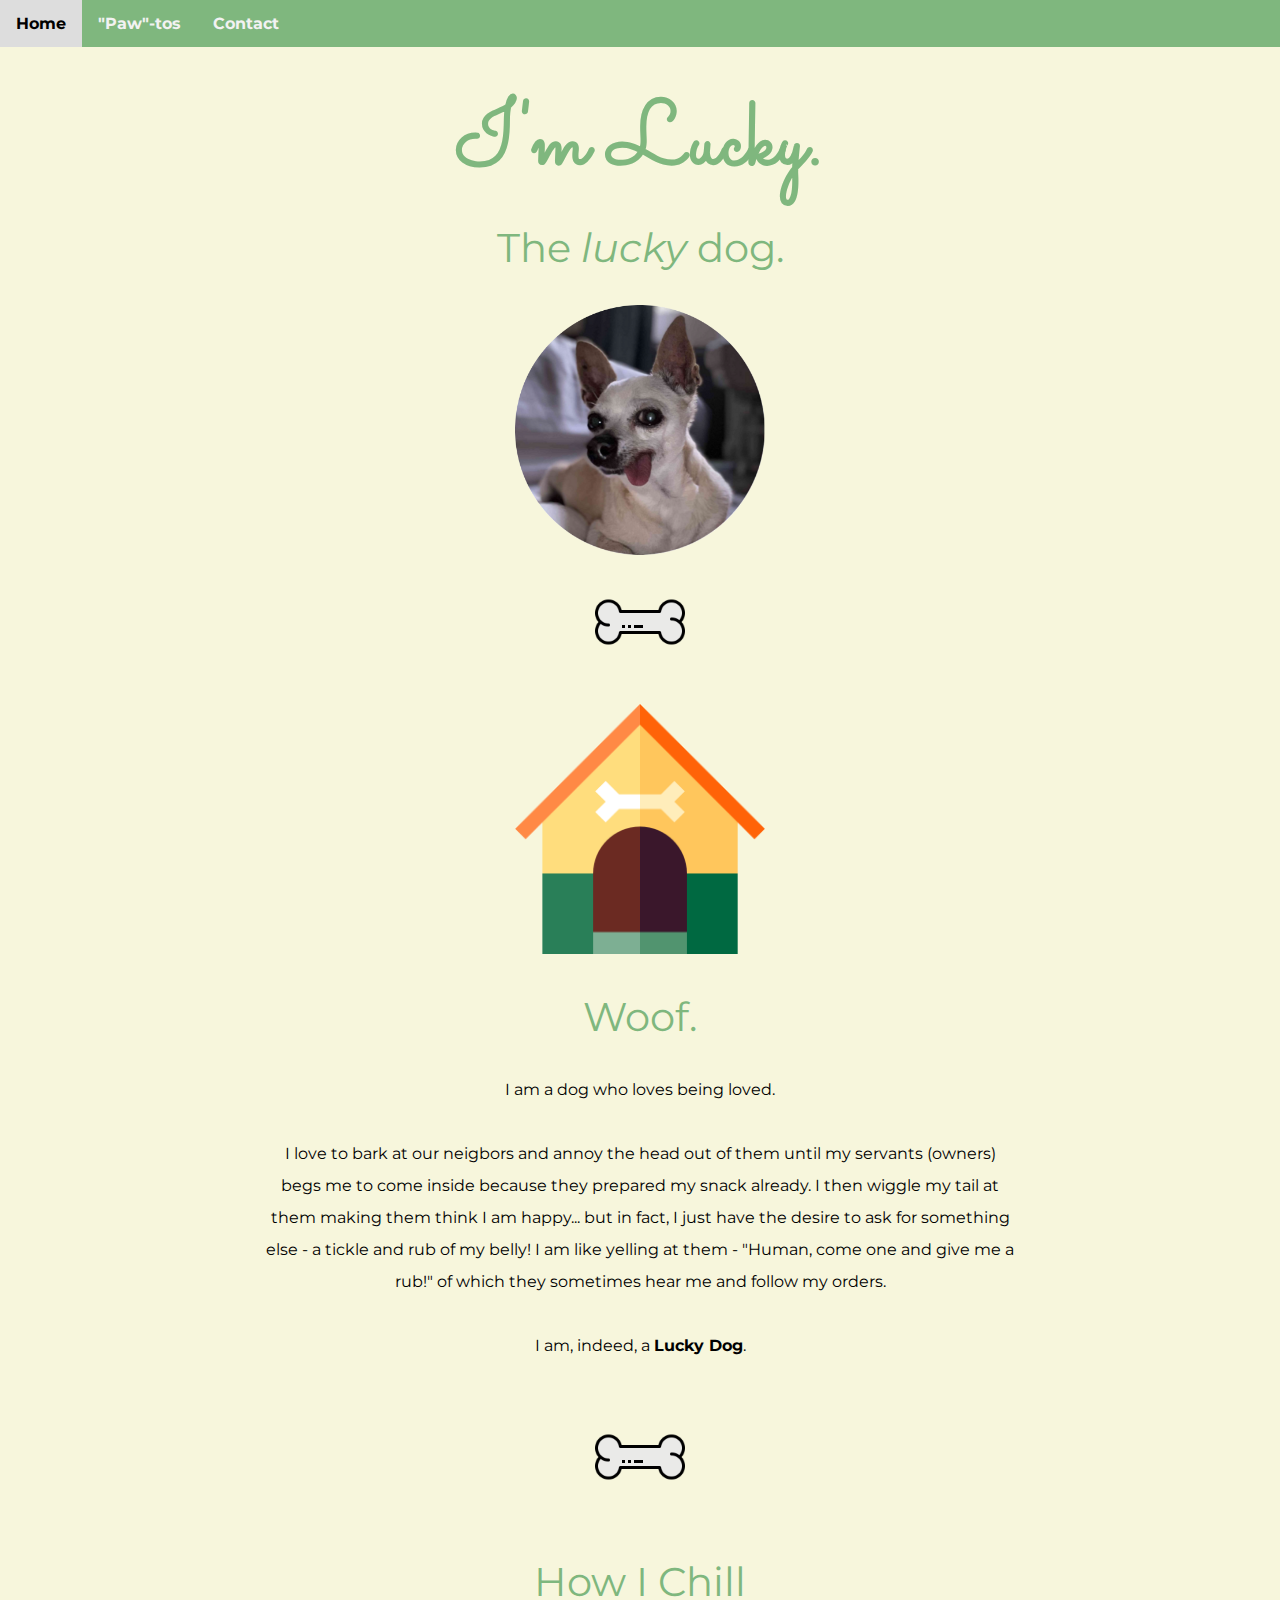
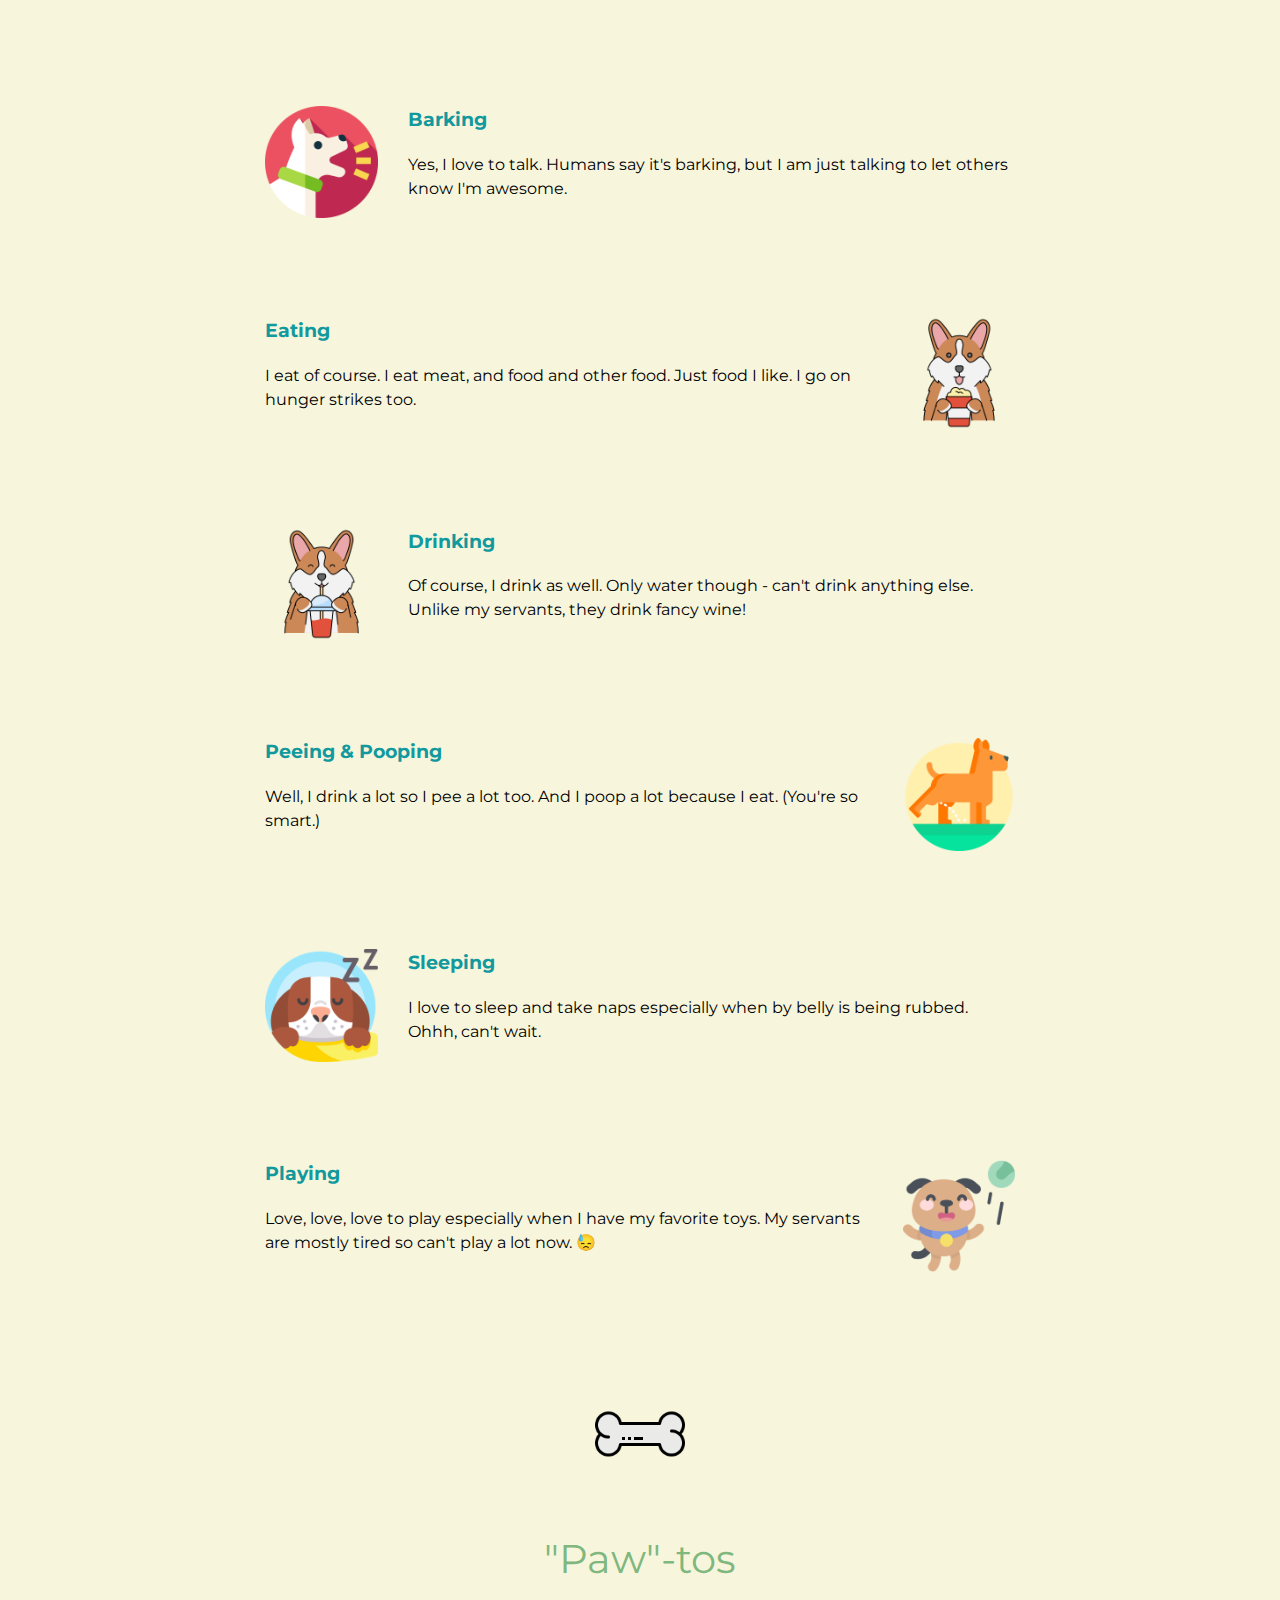
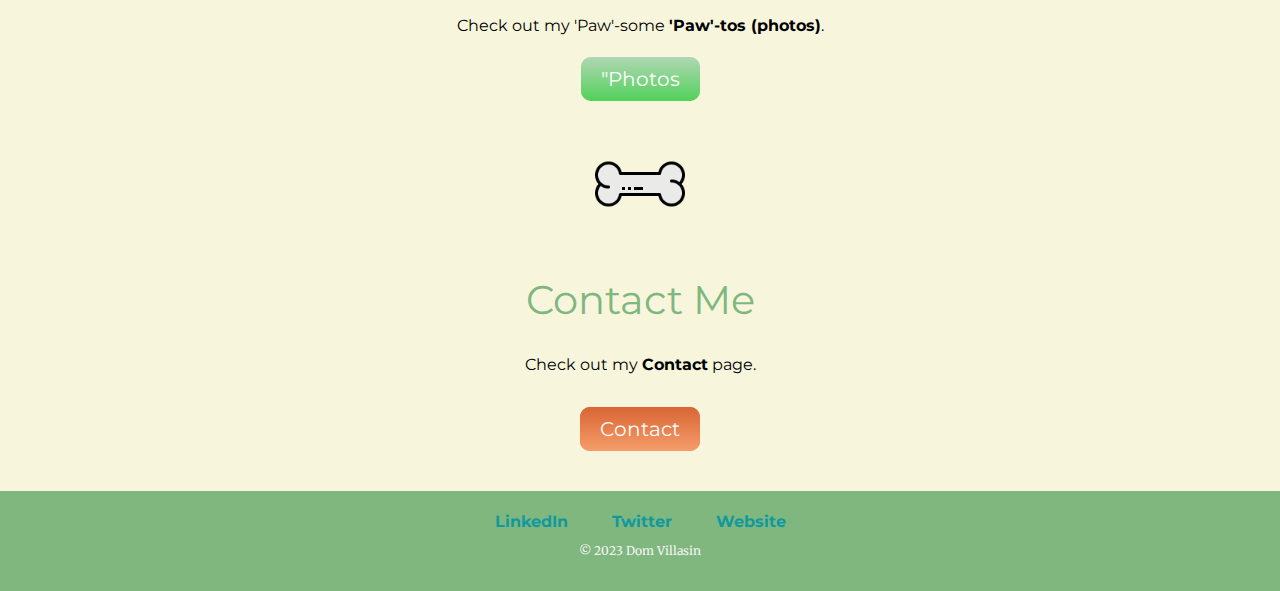
==== commit da904ffd: "updated main page for photos and contact" ====
--- a/index.html
+++ b/index.html
@@ -79,16 +79,17 @@
         <img class="dogbone-separator" src="images/dogbone.png" alt="dogbone.png">
         <div class="photos">
           <h2>"Paw"-tos</h2>
-          <p >Check out my 'Paw'-some 'Paw'-tos (photos).</p>
-          <a class="photos-link" href="photogallery.html">"Paw"-tos</a>
+          <p >Check out my 'Paw'-some <strong>'Paw'-tos (photos)</strong>.</p>
+          <a class="photos-link" href="photogallery.html">"Photos</a>
         </div>
         <!-- <hr> -->
         <img class="dogbone-separator" src="images/dogbone.png" alt="dogbone.png">
         <div class="contact-me">
-          <h2>Get In Touch</h2>
-          <h3>Just hit that button below.</h3>
-          <p>Love your pet? Love to have your own web page? Let's have a chat.</p>
-          <a class="contact-btn" href="mailto:dcvillasin@villasinrealty.com">CONTACT ME</a>
+          <h2>Contact Me</h2>
+          <!-- <h3>Just hit that button below.</h3> -->
+          <p>Check out my <strong>Contact</strong> page.</p>
+          <a class="contact-btn" href="contact.html">Contact</a>
+          <!-- <a class="contact-btn" href="mailto:dcvillasin@villasinrealty.com">CONTACT ME</a> -->
         </div>
       </div>
 
--- a/css/styles.css
+++ b/css/styles.css
@@ -185,13 +185,18 @@
 }
 
 .photos-link {
+  background: #B1D7B4;
+  background-image: -webkit-linear-gradient(top, #B1D7B4, #51d15a);
+  background-image: -moz-linear-gradient(top, #B1D7B4, #51d15a);
+  background-image: -ms-linear-gradient(top, #B1D7B4, #51d15a);
+  background-image: -o-linear-gradient(top, #B1D7B4, #51d15a);
+  background-image: linear-gradient(to bottom, #B1D7B4, #51d15a);
   -webkit-border-radius: 10;
   -moz-border-radius: 10;
   border-radius: 10px;
-  border-style: none;
-  font-family: 'Montserrat', sans-serif;
+  font-family: 'Montserrat', sans-serif;
+  color: #ffffff;
   font-size: 20px;
-  font-weight: bold;
   padding: 10px 20px 10px 20px;
   text-decoration: none;
 }
@@ -216,7 +221,7 @@
 
 .contact-me {
   margin: auto;
-  padding: 30px 0;
+  padding: 0 0 30px 0;
   width: 60%;
   line-height: 2rem;
 }
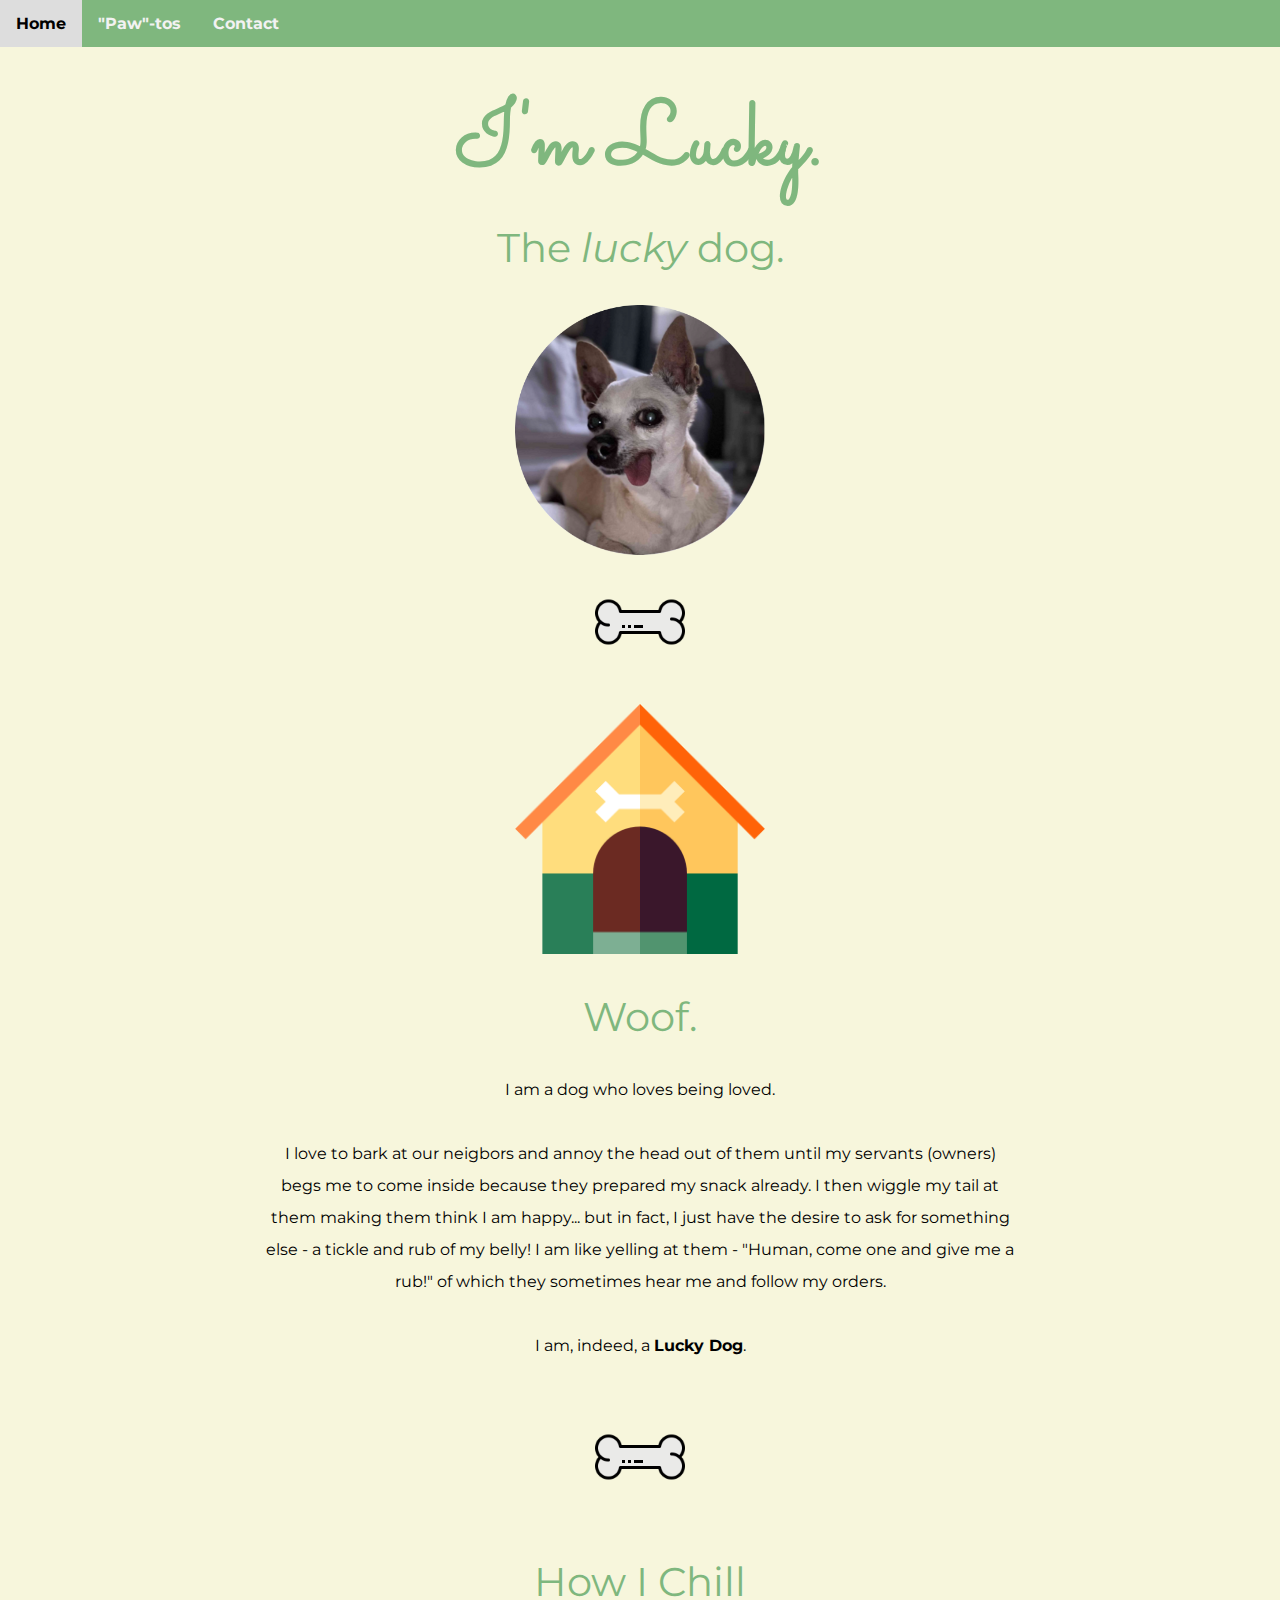
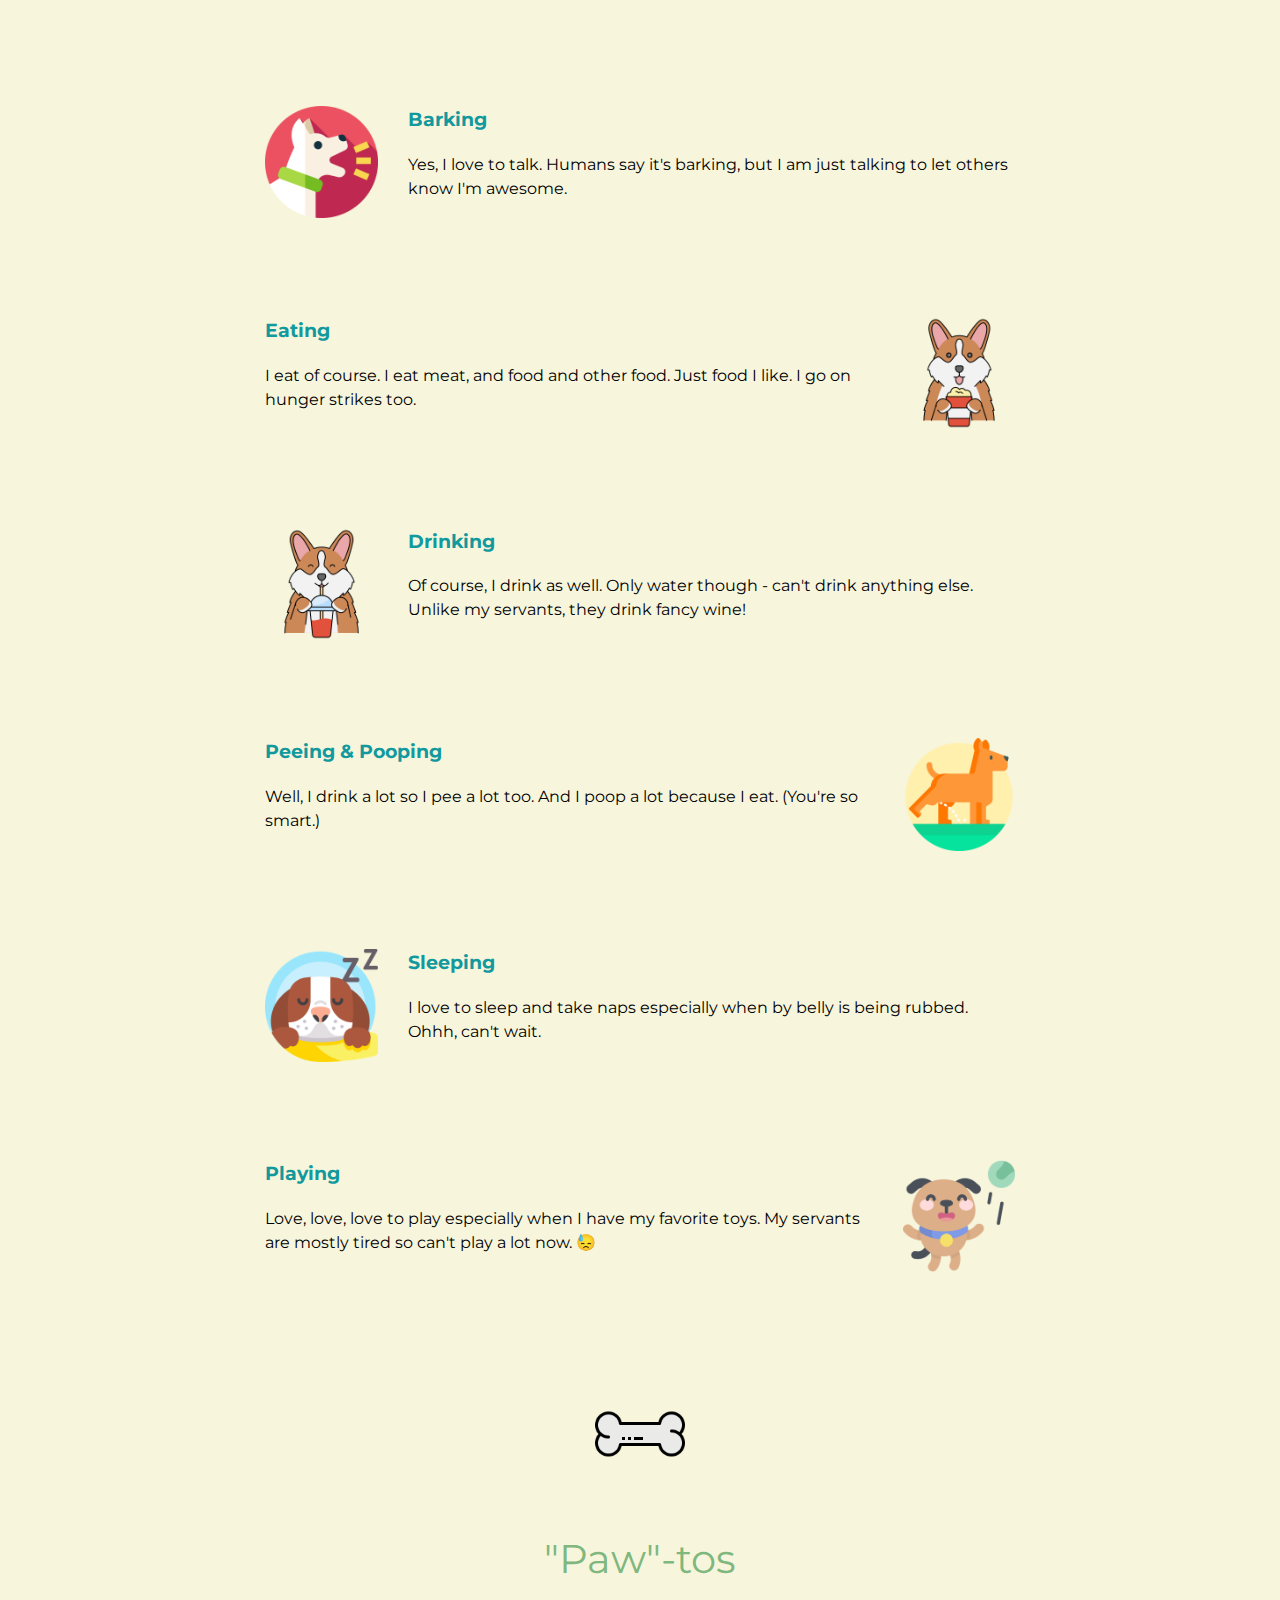
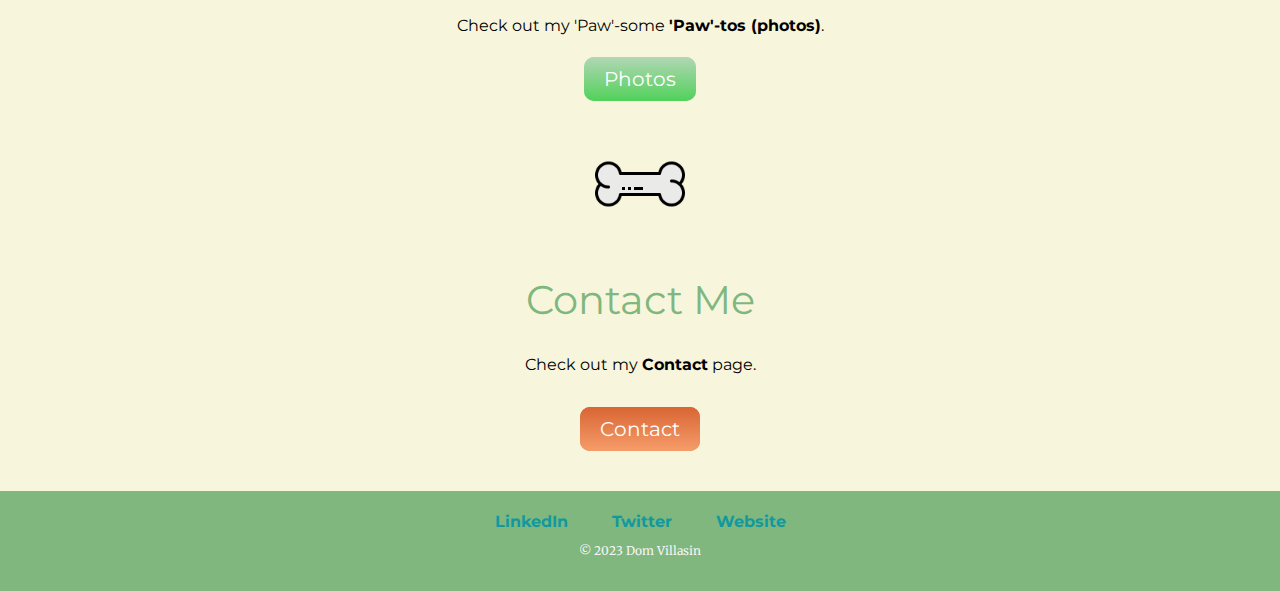
==== commit 482644d9: "updated photo button" ====
--- a/index.html
+++ b/index.html
@@ -80,7 +80,7 @@
         <div class="photos">
           <h2>"Paw"-tos</h2>
           <p >Check out my 'Paw'-some <strong>'Paw'-tos (photos)</strong>.</p>
-          <a class="photos-link" href="photogallery.html">"Photos</a>
+          <a class="photos-link" href="photogallery.html">Photos</a>
         </div>
         <!-- <hr> -->
         <img class="dogbone-separator" src="images/dogbone.png" alt="dogbone.png">
